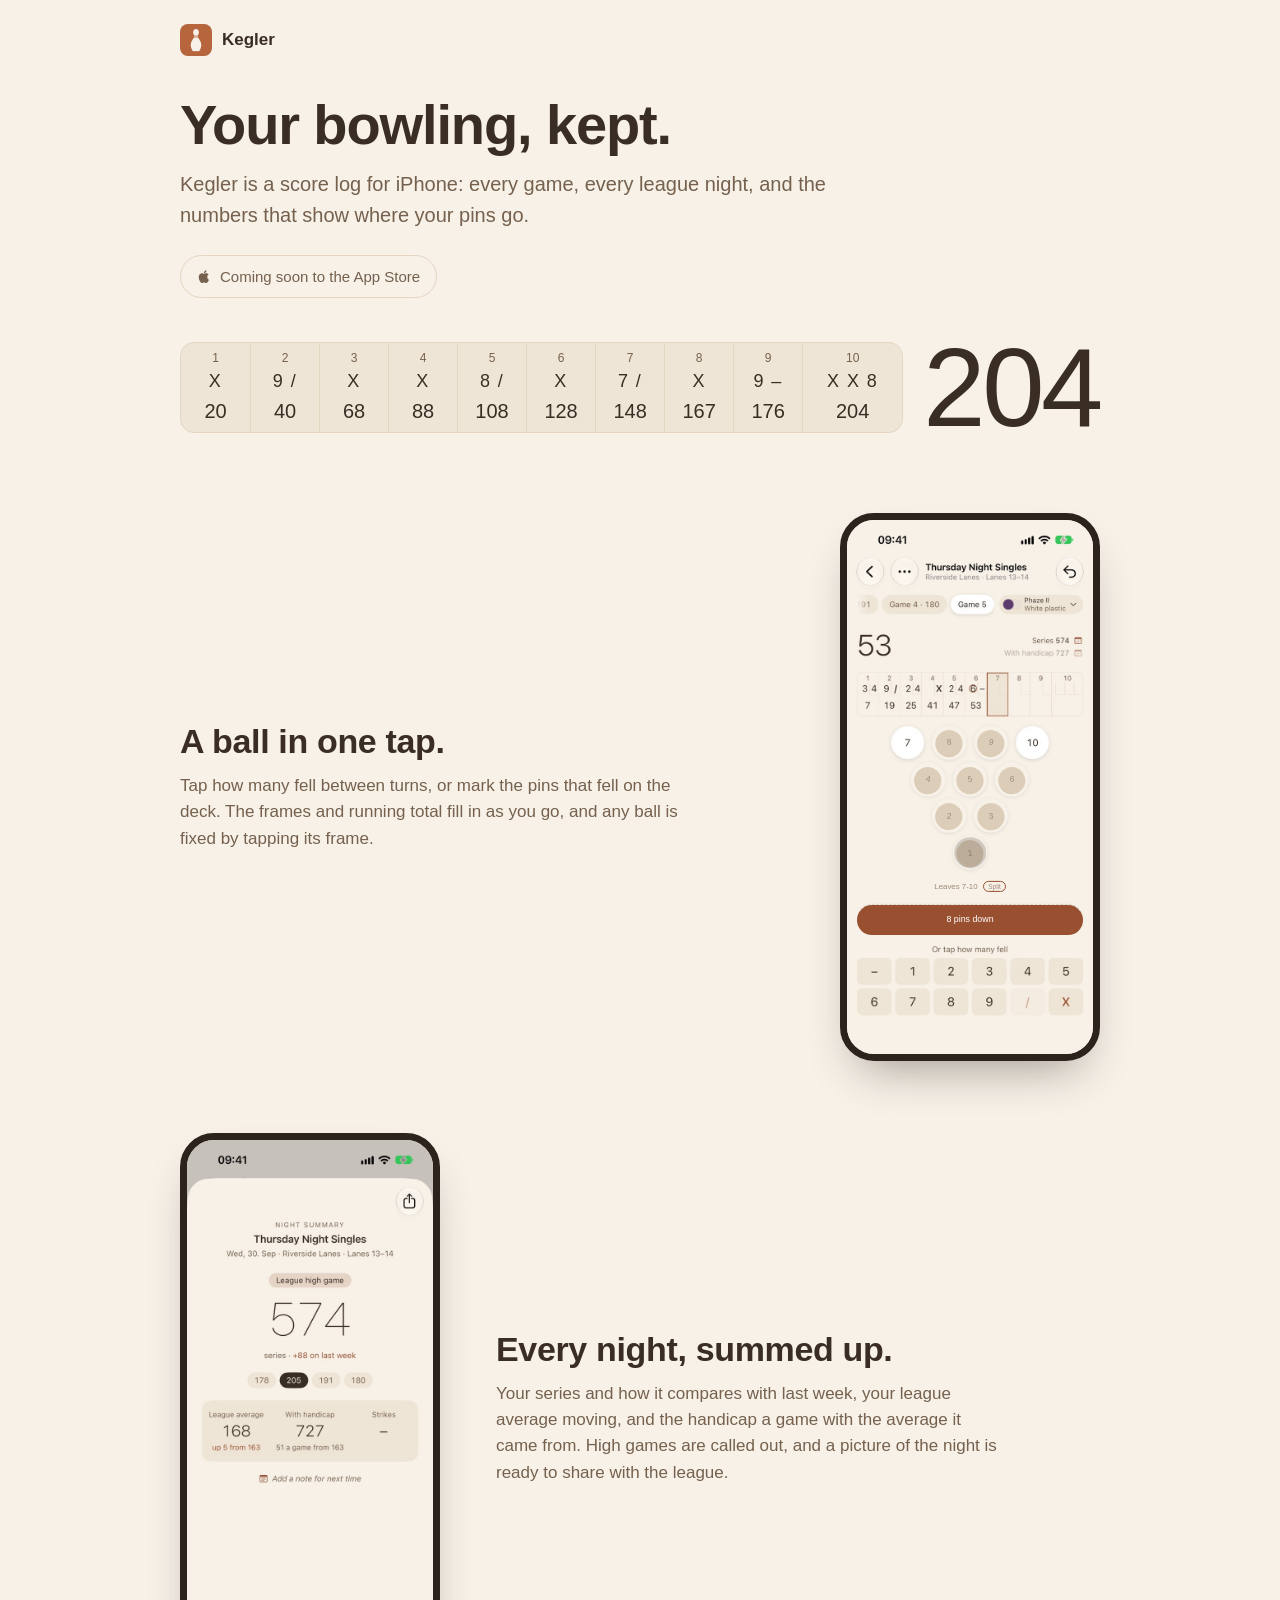
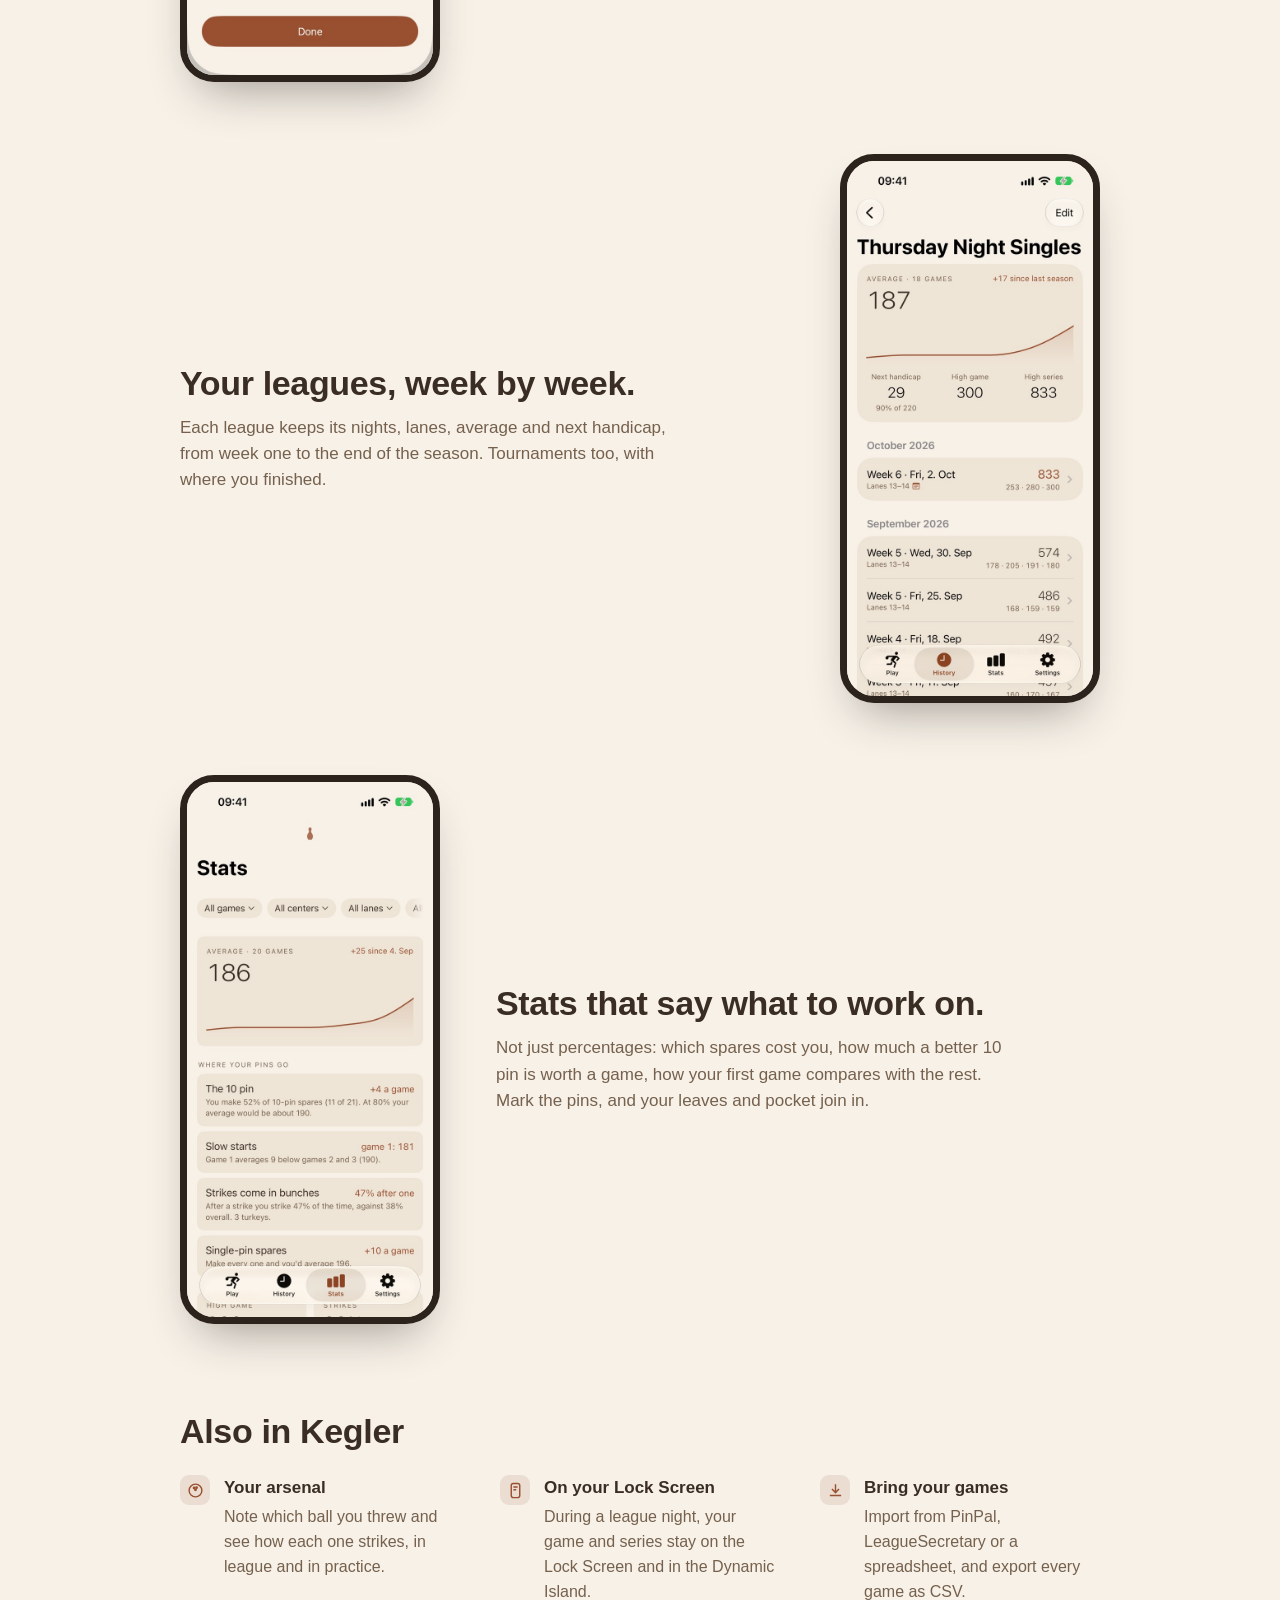
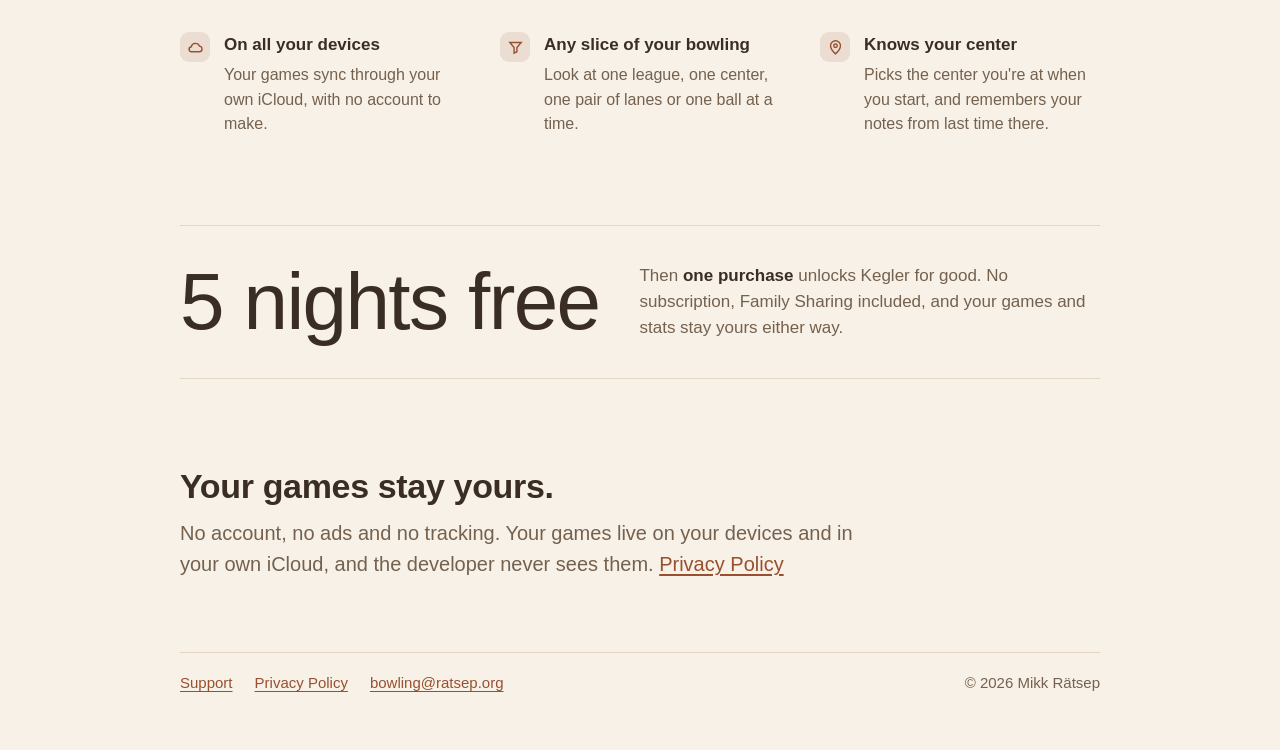
==== index.html @ 0dbc1641 "show a finger sweeping the pins that fell on the entry screen" ====
<!doctype html>
<html lang="en">
<head>
<meta charset="utf-8">
<meta name="viewport" content="width=device-width, initial-scale=1">
<title>Kegler: Bowling Score Log</title>
<meta name="description" content="Kegler keeps your bowling games, league nights and stats on your iPhone. Five nights free, then one purchase. No subscription.">
<meta name="color-scheme" content="light dark">
<link rel="icon" href="favicon.png">
<link rel="apple-touch-icon" href="icon.png">
<link rel="stylesheet" href="style.css">
<script>document.documentElement.classList.add('js');</script>
</head>
<body>
<main>
  <a class="bar" href="./"><img src="icon.png" alt="">Kegler</a>

  <header>
    <h1>Your bowling, kept.</h1>
    <p class="lead">Kegler is a score log for iPhone: every game, every league night, and the numbers that show where your pins go.</p>
    <span class="store">
      <svg width="15" height="15" viewBox="0 0 24 24" fill="currentColor" aria-hidden="true"><path d="M16.4 12.6c0-2.4 2-3.6 2.1-3.7-1.2-1.7-3-1.9-3.6-2-1.5-.2-3 .9-3.8.9s-2-.9-3.3-.9C6.1 7 4.5 8 3.6 9.6c-1.8 3.1-.5 7.7 1.3 10.2.9 1.2 1.9 2.6 3.2 2.6s1.8-.8 3.3-.8 2 .8 3.3.8 2.2-1.3 3-2.5c1-1.4 1.4-2.8 1.4-2.9 0 0-2.7-1-2.7-4.4zM14 5.3c.7-.9 1.2-2 1-3.3-1 .1-2.3.7-3 1.6-.7.8-1.2 2-1.1 3.2 1.2.1 2.4-.6 3.1-1.5z"/></svg>
      Coming soon to the App Store
    </span>
  </header>

  <div class="game" role="img" aria-label="A game of 204 on a score sheet: strike, spare, two strikes, spare, strike, spare, strike, nine, and strike, strike, eight in the tenth.">
    <div class="sheet" aria-hidden="true">
      <div class="frame" style="--i:0"><span class="n">1</span><span class="marks">X</span><span class="total">20</span></div>
      <div class="frame" style="--i:1"><span class="n">2</span><span class="marks">9 /</span><span class="total">40</span></div>
      <div class="frame" style="--i:2"><span class="n">3</span><span class="marks">X</span><span class="total">68</span></div>
      <div class="frame" style="--i:3"><span class="n">4</span><span class="marks">X</span><span class="total">88</span></div>
      <div class="frame" style="--i:4"><span class="n">5</span><span class="marks">8 /</span><span class="total">108</span></div>
      <div class="frame" style="--i:5"><span class="n">6</span><span class="marks">X</span><span class="total">128</span></div>
      <div class="frame" style="--i:6"><span class="n">7</span><span class="marks">7 /</span><span class="total">148</span></div>
      <div class="frame" style="--i:7"><span class="n">8</span><span class="marks">X</span><span class="total">167</span></div>
      <div class="frame" style="--i:8"><span class="n">9</span><span class="marks">9 –</span><span class="total">176</span></div>
      <div class="frame" style="--i:9"><span class="n">10</span><span class="marks">X X 8</span><span class="total">204</span></div>
    </div>
    <div class="score" aria-hidden="true">204</div>
  </div>

  <div class="feature">
    <div class="copy">
      <h2>A ball in one tap.</h2>
      <p>Tap how many fell between turns, or mark the pins that fell on the deck. The frames and running total fill in as you go, and any ball is fixed by tapping its frame.</p>
    </div>
    <picture class="phone">
      <source srcset="images/entry-dark.jpg" media="(prefers-color-scheme: dark)">
      <img src="images/entry-light.jpg" width="598" height="1300" alt="Entering a ball on the pin deck during a league game">
      <span class="swipe" aria-hidden="true">
        <span class="down" data-pin="1" style="--x:50%;--y:62.24%;--tilt:-9deg"><b>1</b></span>
        <span class="down" data-pin="2" style="--x:41.54%;--y:55.34%;--tilt:7deg"><b>2</b></span>
        <span class="down" data-pin="3" style="--x:58.46%;--y:55.34%;--tilt:-6deg"><b>3</b></span>
        <span class="down" data-pin="4" style="--x:33.08%;--y:48.55%;--tilt:10deg"><b>4</b></span>
        <span class="down" data-pin="5" style="--x:50%;--y:48.55%;--tilt:-11deg"><b>5</b></span>
        <span class="down" data-pin="6" style="--x:67%;--y:48.55%;--tilt:5deg"><b>6</b></span>
        <span class="down" data-pin="8" style="--x:41.54%;--y:41.65%;--tilt:-8deg"><b>8</b></span>
        <span class="down" data-pin="9" style="--x:58.46%;--y:41.65%;--tilt:9deg"><b>9</b></span>
        <span class="hint">Leaves 7-10 <i>Split</i></span>
        <span class="record">8 pins down</span>
        <span class="finger"></span>
      </span>
    </picture>
  </div>

  <div class="feature flip">
    <div class="copy">
      <h2>Every night, summed up.</h2>
      <p>Your series and how it compares with last week, your league average moving, and the handicap a game with the average it came from. High games are called out, and a picture of the night is ready to share with the league.</p>
    </div>
    <picture class="phone">
      <source srcset="images/summary-dark.jpg" media="(prefers-color-scheme: dark)">
      <img src="images/summary-light.jpg" width="598" height="1300" alt="A league night's summary with its series and handicap">
    </picture>
  </div>

  <div class="feature">
    <div class="copy">
      <h2>Your leagues, week by week.</h2>
      <p>Each league keeps its nights, lanes, average and next handicap, from week one to the end of the season. Tournaments too, with where you finished.</p>
    </div>
    <picture class="phone">
      <source srcset="images/league-dark.jpg" media="(prefers-color-scheme: dark)">
      <img src="images/league-light.jpg" width="598" height="1300" alt="A league's page with its average, next handicap and nights">
    </picture>
  </div>

  <div class="feature flip">
    <div class="copy">
      <h2>Stats that say what to work on.</h2>
      <p>Not just percentages: which spares cost you, how much a better 10 pin is worth a game, how your first game compares with the rest. Mark the pins, and your leaves and pocket join in.</p>
    </div>
    <picture class="phone">
      <source srcset="images/stats-dark.jpg" media="(prefers-color-scheme: dark)">
      <img src="images/stats-light.jpg" width="598" height="1300" alt="Stats with an average chart and what to work on">
    </picture>
  </div>

  <section class="block">
    <h2>Also in Kegler</h2>
    <div class="more">
      <div>
        <span class="icon"><svg viewBox="0 0 24 24" fill="none" stroke="currentColor" stroke-width="2" aria-hidden="true"><circle cx="12" cy="12" r="9"/><circle cx="10" cy="8.5" r="1" fill="currentColor"/><circle cx="13.5" cy="8" r="1" fill="currentColor"/><circle cx="12" cy="11" r="1" fill="currentColor"/></svg></span>
        <div><h3>Your arsenal</h3><p>Note which ball you threw and see how each one strikes, in league and in practice.</p></div>
      </div>
      <div>
        <span class="icon"><svg viewBox="0 0 24 24" fill="none" stroke="currentColor" stroke-width="2" aria-hidden="true"><rect x="6" y="2" width="12" height="20" rx="3"/><path d="M9 7h6M9 11h4"/></svg></span>
        <div><h3>On your Lock Screen</h3><p>During a league night, your game and series stay on the Lock Screen and in the Dynamic Island.</p></div>
      </div>
      <div>
        <span class="icon"><svg viewBox="0 0 24 24" fill="none" stroke="currentColor" stroke-width="2" aria-hidden="true"><path d="M12 3v12M7 10l5 5 5-5M4 19h16"/></svg></span>
        <div><h3>Bring your games</h3><p>Import from PinPal, LeagueSecretary or a spreadsheet, and export every game as CSV.</p></div>
      </div>
      <div>
        <span class="icon"><svg viewBox="0 0 24 24" fill="none" stroke="currentColor" stroke-width="2" aria-hidden="true"><path d="M7 18h10a4 4 0 0 0 .5-8 6 6 0 0 0-11.5 1A3.5 3.5 0 0 0 7 18z"/></svg></span>
        <div><h3>On all your devices</h3><p>Your games sync through your own iCloud, with no account to make.</p></div>
      </div>
      <div>
        <span class="icon"><svg viewBox="0 0 24 24" fill="none" stroke="currentColor" stroke-width="2" aria-hidden="true"><path d="M4 5h16l-6 7v6l-4 2v-8z"/></svg></span>
        <div><h3>Any slice of your bowling</h3><p>Look at one league, one center, one pair of lanes or one ball at a time.</p></div>
      </div>
      <div>
        <span class="icon"><svg viewBox="0 0 24 24" fill="none" stroke="currentColor" stroke-width="2" aria-hidden="true"><path d="M12 21s-7-6.2-7-11.5a7 7 0 0 1 14 0C19 14.8 12 21 12 21z"/><circle cx="12" cy="9.5" r="2.5"/></svg></span>
        <div><h3>Knows your center</h3><p>Picks the center you're at when you start, and remembers your notes from last time there.</p></div>
      </div>
    </div>
  </section>

  <section class="block">
    <div class="price">
      <div class="figure">5 nights free</div>
      <p>Then <strong>one purchase</strong> unlocks Kegler for good. No subscription, Family Sharing included, and your games and stats stay yours either way.</p>
    </div>
  </section>

  <section class="block">
    <h2>Your games stay yours.</h2>
    <p class="lead">No account, no ads and no tracking. Your games live on your devices and in your own iCloud, and the developer never sees them. <a href="privacy/">Privacy Policy</a></p>
  </section>

  <footer>
    <a href="support/">Support</a>
    <a href="privacy/">Privacy Policy</a>
    <a href="mailto:bowling@ratsep.org">bowling@ratsep.org</a>
    <span class="muted">© 2026 Mikk Rätsep</span>
  </footer>
</main>
<script>
  // The big score follows the sheet: each frame's running total, counted up as the frame fills in.
  (() => {
    const score = document.querySelector('.score');

    if (!score || matchMedia('(prefers-reduced-motion: reduce)').matches) return;

    const totals = [...document.querySelectorAll('.frame .total')].map(total => Number(total.textContent));
    let shown = 0;

    const countTo = target => {
      const from = shown;
      const start = performance.now();
      const step = now => {
        const progress = Math.min((now - start) / 140, 1);

        shown = Math.round(from + (target - from) * progress);
        score.textContent = shown;

        if (progress < 1) requestAnimationFrame(step);
      };

      requestAnimationFrame(step);
    };

    score.textContent = '0';
    totals.forEach((total, index) => setTimeout(() => countTo(total), (index * 0.16 + 0.42) * 1000));
  })();

  // The entry screen's sweep: a finger crosses the pins that fell, then the leave and the count show.
  // It repeats only while the screen is in view.
  (() => {
    const swipe = document.querySelector('.swipe');

    if (!swipe || matchMedia('(prefers-reduced-motion: reduce)').matches) return;

    const finger = swipe.querySelector('.finger');
    const pins = order => swipe.querySelector(`.down[data-pin="${order}"]`);
    const path = [1, 2, 4, 5, 3, 6, 9, 8];
    const wait = ms => new Promise(resolve => setTimeout(resolve, ms));
    let playing = false;

    const moveTo = pin => {
      finger.style.setProperty('--x', pin.style.getPropertyValue('--x'));
      finger.style.setProperty('--y', pin.style.getPropertyValue('--y'));
    };

    const play = async () => {
      while (playing) {
        moveTo(pins(path[0]));
        await wait(300);
        finger.classList.add('on');
        await wait(250);

        for (const number of path) {
          const pin = pins(number);

          moveTo(pin);
          await wait(160);
          pin.classList.add('on');
        }

        await wait(150);
        finger.classList.remove('on');
        await wait(200);
        swipe.querySelector('.hint').classList.add('on');
        swipe.querySelector('.record').classList.add('on');
        await wait(1800);
        swipe.querySelectorAll('.on').forEach(element => element.classList.remove('on'));
        await wait(1200);
      }
    };

    new IntersectionObserver(([entry]) => {
      const wasPlaying = playing;

      playing = entry.isIntersecting;

      if (playing && !wasPlaying) play();
    }, { threshold: 0.5 }).observe(swipe);
  })();

  // Features and the smaller list come in once, as they scroll into view.
  (() => {
    document.querySelectorAll('.more .icon').forEach((icon, index) => icon.style.setProperty('--i', index));

    const seen = new IntersectionObserver(entries => {
      for (const entry of entries) {
        if (!entry.isIntersecting) continue;

        entry.target.classList.add('in');
        seen.unobserve(entry.target);
      }
    }, { threshold: 0.3 });

    document.querySelectorAll('.feature, .more').forEach(element => seen.observe(element));
  })();
</script>
</body>
</html>
---- style.css ----
/* Kegler's site, in the app's own oak: warm paper by day, dark wood at night, clay for what matters. */
:root {
  --canvas: #F7F1E8;
  --surface: #EFE5D7;
  --line: #E4D6C1;
  --ink: #3A2E24;
  --muted: #75614D;
  --accent: #985030;
  --accent-wash: rgba(152, 80, 48, 0.12);
  --active: #FBF7F0;
  --bezel: #2B231C;
}

@media (prefers-color-scheme: dark) {
  :root {
    --canvas: #1E1914;
    --surface: #2A231C;
    --line: #3A3027;
    --ink: #F1E8DB;
    --muted: #A8957F;
    --accent: #D07A52;
    --accent-wash: rgba(208, 122, 82, 0.16);
    --active: #342B22;
    --bezel: #0E0B09;
  }
}

* { box-sizing: border-box; }

html { -webkit-text-size-adjust: 100%; }

body {
  margin: 0;
  background: var(--canvas);
  color: var(--ink);
  font: 17px/1.55 -apple-system, BlinkMacSystemFont, "SF Pro Text", "Helvetica Neue", Arial, sans-serif;
  -webkit-font-smoothing: antialiased;
}

main {
  max-width: 960px;
  margin: 0 auto;
  padding: 24px 20px 56px;
}

.narrow { max-width: 720px; }
.narrow h2 { font-size: 24px; margin-top: 44px; }

a { color: var(--accent); text-underline-offset: 3px; }
a:focus-visible, summary:focus-visible { outline: 2px solid var(--accent); outline-offset: 3px; border-radius: 6px; }

/* The top bar: the icon and the name, back to the home page. */
.bar {
  display: inline-flex;
  align-items: center;
  gap: 10px;
  text-decoration: none;
  color: var(--ink);
  font-weight: 600;
  margin-bottom: 40px;
}

.bar img { width: 32px; height: 32px; border-radius: 8px; }

h1 {
  font-size: clamp(36px, 6vw, 56px);
  line-height: 1.05;
  font-weight: 700;
  letter-spacing: -0.02em;
  margin: 0 0 14px;
}

h2 {
  font-size: clamp(26px, 3.6vw, 34px);
  line-height: 1.15;
  font-weight: 650;
  letter-spacing: -0.01em;
  margin: 0 0 12px;
}

h3 { font-size: 17px; margin: 0 0 4px; }

.lead { font-size: 20px; color: var(--muted); max-width: 34em; margin: 0 0 24px; }
.meta { color: var(--muted); font-size: 15px; margin: 0 0 6px; }

.store {
  display: inline-flex;
  align-items: center;
  gap: 8px;
  border: 1px solid var(--line);
  border-radius: 999px;
  padding: 9px 16px;
  color: var(--muted);
  font-size: 15px;
}

/* The score sheet in the hero: a game's ten frames filling in, the total large beside them. */
.game {
  display: flex;
  align-items: flex-end;
  gap: 20px;
  margin: 44px 0 8px;
}

.sheet {
  flex: 1;
  display: grid;
  grid-template-columns: repeat(9, 1fr) 1.45fr;
  border: 1px solid var(--line);
  border-radius: 14px;
  overflow: hidden;
  background: var(--surface);
  font-variant-numeric: tabular-nums;
}

.frame {
  border-left: 1px solid var(--line);
  text-align: center;
  padding: 6px 2px 8px;
  min-width: 0;
}

.frame:first-child { border-left: 0; }
.frame .n { display: block; font-size: 12px; color: var(--muted); }
.frame .marks { display: block; font-size: 18px; height: 28px; letter-spacing: 0.08em; }
.frame .total { display: block; font-size: 20px; font-weight: 300; height: 28px; }

.score {
  font-size: clamp(64px, 11vw, 112px);
  font-weight: 100;
  line-height: 0.8;
  letter-spacing: -0.03em;
  font-variant-numeric: tabular-nums;
  min-width: 2.1ch;
  text-align: right;
}

/* The one moment on load: each frame fills in after the one before. */
@media (prefers-reduced-motion: no-preference) {
  .frame .marks, .frame .total { opacity: 0; animation: fill 0.35s ease-out forwards; animation-delay: calc(var(--i) * 0.16s + 0.3s); }
  .frame .total { animation-delay: calc(var(--i) * 0.16s + 0.42s); }
  .frame { animation: mark 0.4s ease-out; animation-delay: calc(var(--i) * 0.16s + 0.3s); }
}

/* As a feature scrolls in, its phone is set upright like a pin on the deck and its words follow;
   the smaller features' icons drop into place one after another. Once each, and only with script. */
@media (prefers-reduced-motion: no-preference) {
  .js .feature .phone {
    opacity: 0;
    transform: translateY(48px) rotate(4deg);
    transform-origin: 50% 100%;
    transition: opacity 0.5s ease-out, transform 0.9s cubic-bezier(0.34, 1.4, 0.5, 1);
  }

  .js .feature.flip .phone { transform: translateY(48px) rotate(-4deg); }

  .js .feature .copy {
    opacity: 0;
    transform: translateY(12px);
    transition: opacity 0.6s ease-out 0.2s, transform 0.6s ease-out 0.2s;
  }

  .js .feature.in .phone, .js .feature.in .copy { opacity: 1; transform: none; }

  .js .more .icon { opacity: 0; transform: translateY(-10px) scale(0.6); }
  .js .more.in .icon { animation: drop 0.55s cubic-bezier(0.34, 1.6, 0.5, 1) forwards; animation-delay: calc(var(--i) * 90ms); }
}

@keyframes drop { to { opacity: 1; transform: none; } }

@keyframes fill { from { opacity: 0; transform: translateY(4px); } to { opacity: 1; transform: none; } }
@keyframes mark { 0%, 100% { background: transparent; } 40% { background: var(--active); } }

/* Feature rows: what Kegler does, beside the screen that does it. */
.feature {
  display: grid;
  grid-template-columns: 1fr 260px;
  gap: 56px;
  align-items: center;
  padding: 72px 0 0;
}

.feature.flip { grid-template-columns: 260px 1fr; }
.feature.flip .copy { order: 2; }
.feature .copy p { color: var(--muted); margin: 0; max-width: 30em; }

.phone img {
  display: block;
  width: 100%;
  height: auto;
  border-radius: 34px;
  border: 7px solid var(--bezel);
  box-shadow: 0 24px 48px -20px rgba(43, 35, 28, 0.45);
}

/* On the entry screen, a finger sweeps the pins that fell, the way the app is used: each pin it
   crosses goes down, the 7-10 is left, and the record button counts them. Placed in parts of the
   screenshot, so it fits at any size. */
.phone { position: relative; display: block; }

.swipe {
  --pin-hole: #F7F1E8;
  --pin-down: #DCCDB8;
  --pin-number: #9C8B78;
  --touch: rgba(58, 46, 36, 0.2);
  --record: #985030;
  position: absolute;
  inset: 7px;
  border-radius: 27px;
  overflow: hidden;
  pointer-events: none;
  container-type: size;
  display: none;
}

@media (prefers-color-scheme: dark) {
  .swipe {
    --pin-hole: #1E1914;
    --pin-down: #3A2F25;
    --pin-number: #8A7864;
    --touch: rgba(255, 248, 238, 0.28);
    --record: #B05C3C;
  }
}

@media (prefers-reduced-motion: no-preference) {
  .js .swipe { display: block; }
}

.swipe .down {
  position: absolute;
  left: var(--x);
  top: var(--y);
  width: 14cqw;
  aspect-ratio: 1;
  translate: -50% -50%;
  border-radius: 50%;
  background: var(--pin-hole);
  display: grid;
  place-items: center;
  opacity: 0;
  transition: opacity 0.12s;
}

.swipe .down::before {
  content: "";
  position: absolute;
  inset: 0;
  border-radius: 50%;
  background: var(--pin-down);
  transform: scale(0.8) rotate(var(--tilt)) translateY(3%);
}

.swipe .down b {
  position: relative;
  font-weight: 400;
  font-size: 3.4cqw;
  color: var(--pin-number);
  transform: rotate(var(--tilt));
}

.swipe .hint {
  position: absolute;
  left: 0;
  right: 0;
  top: 68.6%;
  translate: 0 -50%;
  text-align: center;
  font-size: 3.2cqw;
  color: var(--pin-number);
  opacity: 0;
  transition: opacity 0.2s;
}

.swipe .hint i {
  font-style: normal;
  font-size: 2.6cqw;
  border: 1px solid var(--record);
  border-radius: 999px;
  padding: 0.3cqw 1.6cqw;
  margin-left: 1.5cqw;
}

.swipe .record {
  position: absolute;
  left: 4cqw;
  right: 4cqw;
  top: 74.83%;
  height: 5.6cqh;
  translate: 0 -50%;
  border-radius: 999px;
  background: var(--record);
  color: #fff;
  font-size: 3.6cqw;
  display: grid;
  place-items: center;
  opacity: 0;
  transition: opacity 0.2s;
}

.swipe .finger {
  position: absolute;
  left: var(--x, 50%);
  top: var(--y, 62%);
  width: 10cqw;
  aspect-ratio: 1;
  translate: -50% -50%;
  border-radius: 50%;
  background: var(--touch);
  box-shadow: 0 0 0 1.4cqw var(--touch);
  opacity: 0;
  transition: left 0.16s linear, top 0.16s linear, opacity 0.2s;
}

.swipe .on { opacity: 1; }

/* Smaller things Kegler does, as a quiet list. */
.more {
  display: grid;
  grid-template-columns: repeat(auto-fit, minmax(260px, 1fr));
  gap: 28px 40px;
  margin-top: 24px;
}

.more > div { display: flex; gap: 14px; }
.more p { margin: 0; color: var(--muted); font-size: 16px; }

.icon {
  width: 30px;
  height: 30px;
  flex: none;
  border-radius: 9px;
  background: var(--accent-wash);
  color: var(--accent);
  display: inline-flex;
  align-items: center;
  justify-content: center;
}

.icon svg { width: 17px; height: 17px; }

section.block { padding-top: 88px; }

/* The price, said once and large. */
.price {
  display: grid;
  grid-template-columns: auto 1fr;
  gap: 8px 40px;
  align-items: center;
  border-top: 1px solid var(--line);
  border-bottom: 1px solid var(--line);
  padding: 36px 0;
}

.price .figure { font-size: clamp(48px, 8vw, 80px); font-weight: 100; line-height: 1; letter-spacing: -0.02em; }
.price p { margin: 0; color: var(--muted); max-width: 30em; }
.price strong { color: var(--ink); font-weight: 600; }

/* Cards, tiles and questions, used by the privacy and support pages. */
.tiles {
  display: grid;
  grid-template-columns: repeat(auto-fit, minmax(150px, 1fr));
  gap: 12px;
  margin: 8px 0 40px;
}

.tile { background: var(--surface); border-radius: 20px; padding: 16px; }
.tile strong { display: block; margin-top: 10px; font-size: 16px; }
.tile span { display: block; color: var(--muted); font-size: 14px; line-height: 1.4; margin-top: 2px; }

.card { background: var(--surface); border-radius: 20px; padding: 18px 20px; margin: 12px 0; }
.card h3 { display: flex; align-items: center; gap: 10px; margin-bottom: 8px; }
.card p { margin: 0; color: var(--muted); }
.card p + p { margin-top: 8px; }

.button {
  display: inline-block;
  background: var(--accent);
  color: #fff;
  text-decoration: none;
  font-weight: 600;
  border-radius: 999px;
  padding: 13px 26px;
  margin-top: 16px;
}

details { background: var(--surface); border-radius: 20px; margin: 10px 0; padding: 0 20px; }

summary {
  list-style: none;
  cursor: pointer;
  padding: 16px 0;
  font-weight: 600;
  display: flex;
  justify-content: space-between;
  gap: 12px;
}

summary::-webkit-details-marker { display: none; }
summary::after { content: "›"; color: var(--muted); transition: transform 0.2s; }
details[open] summary::after { transform: rotate(90deg); }
details p { margin: 0 0 16px; color: var(--muted); }

footer {
  margin-top: 72px;
  padding-top: 18px;
  border-top: 1px solid var(--line);
  display: flex;
  flex-wrap: wrap;
  gap: 8px 22px;
  font-size: 15px;
}

footer .muted { color: var(--muted); margin-left: auto; }

@media (max-width: 720px) {
  .feature, .feature.flip { grid-template-columns: 1fr; gap: 28px; padding-top: 64px; }
  .feature.flip .copy { order: 0; }
  .phone { width: min(260px, 72vw); margin: 0 auto; }
  .game { flex-direction: column-reverse; align-items: stretch; gap: 12px; }
  .score { text-align: left; }
  .price { grid-template-columns: 1fr; }
}

@media (max-width: 480px) {
  .frame .marks { font-size: 13px; letter-spacing: 0; }
  .frame .total { font-size: 14px; }
  .frame .n { font-size: 10px; }
  footer .muted { margin-left: 0; width: 100%; }
}
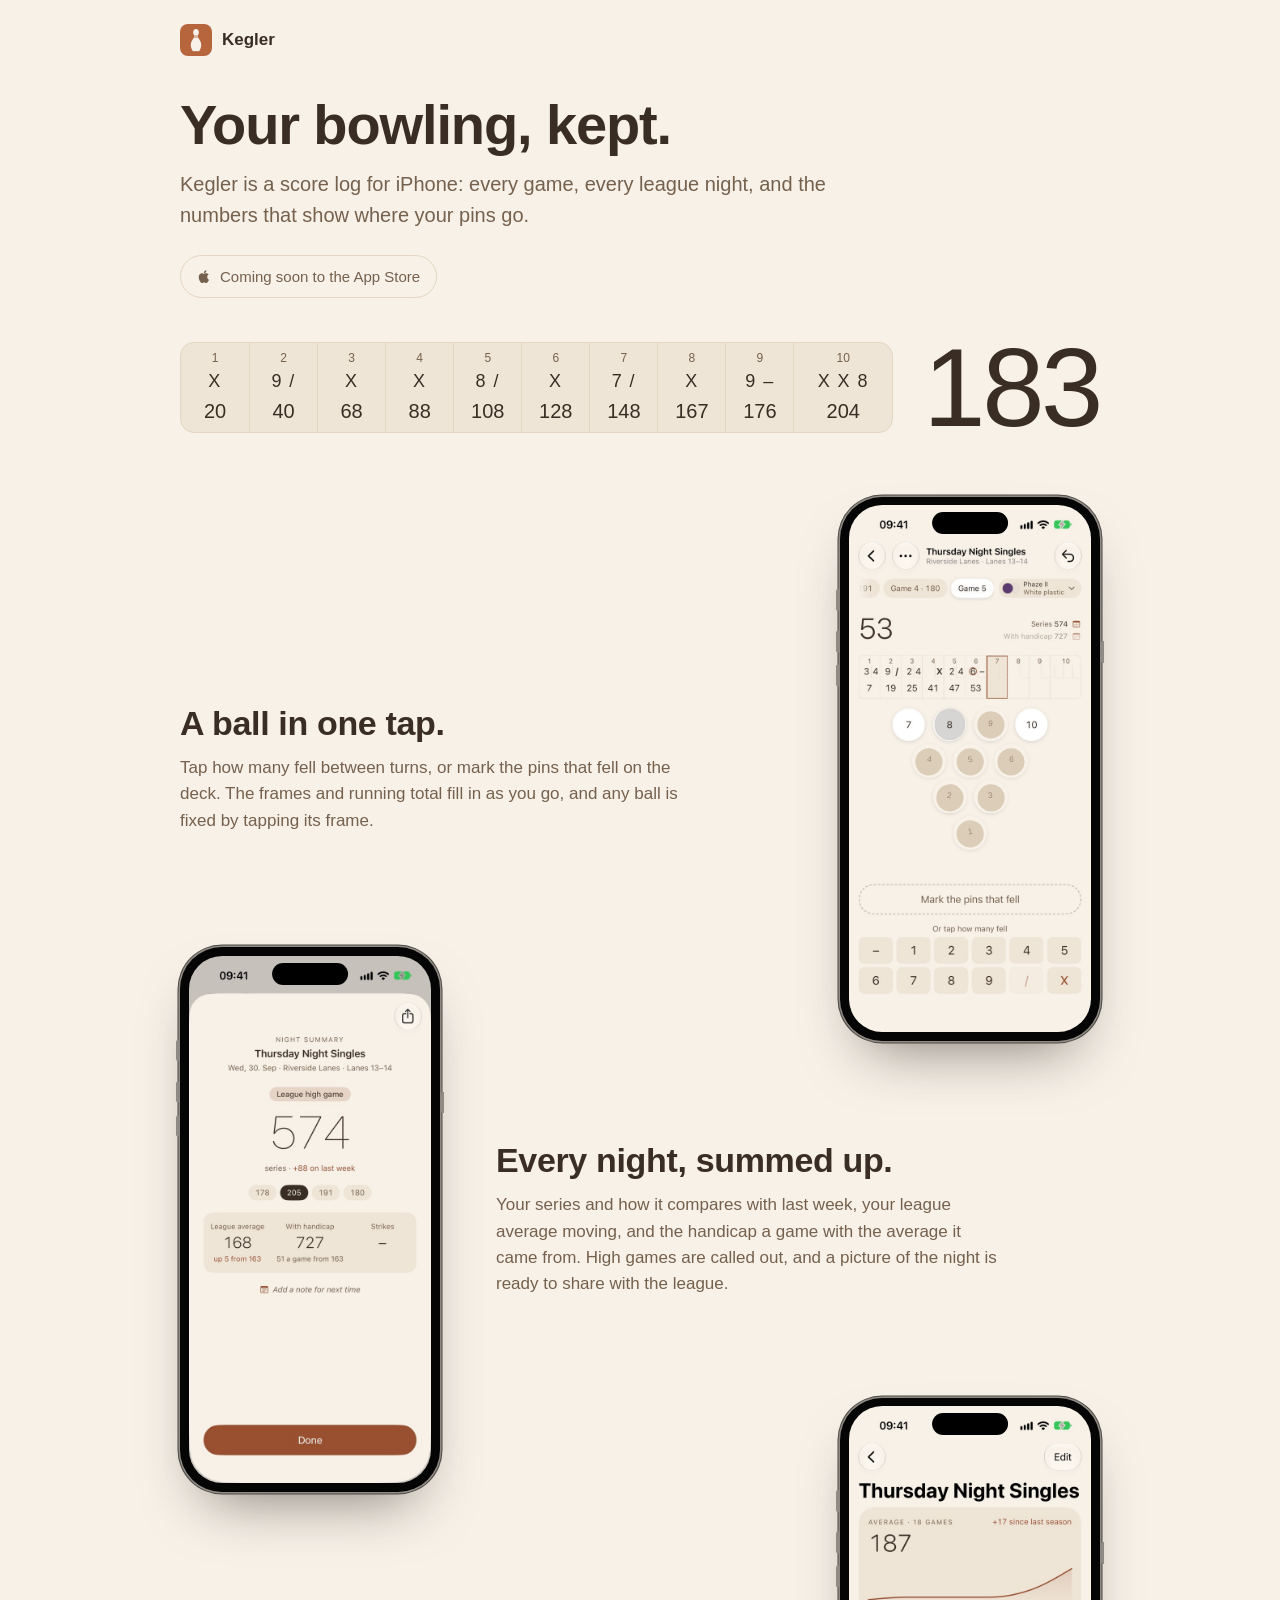
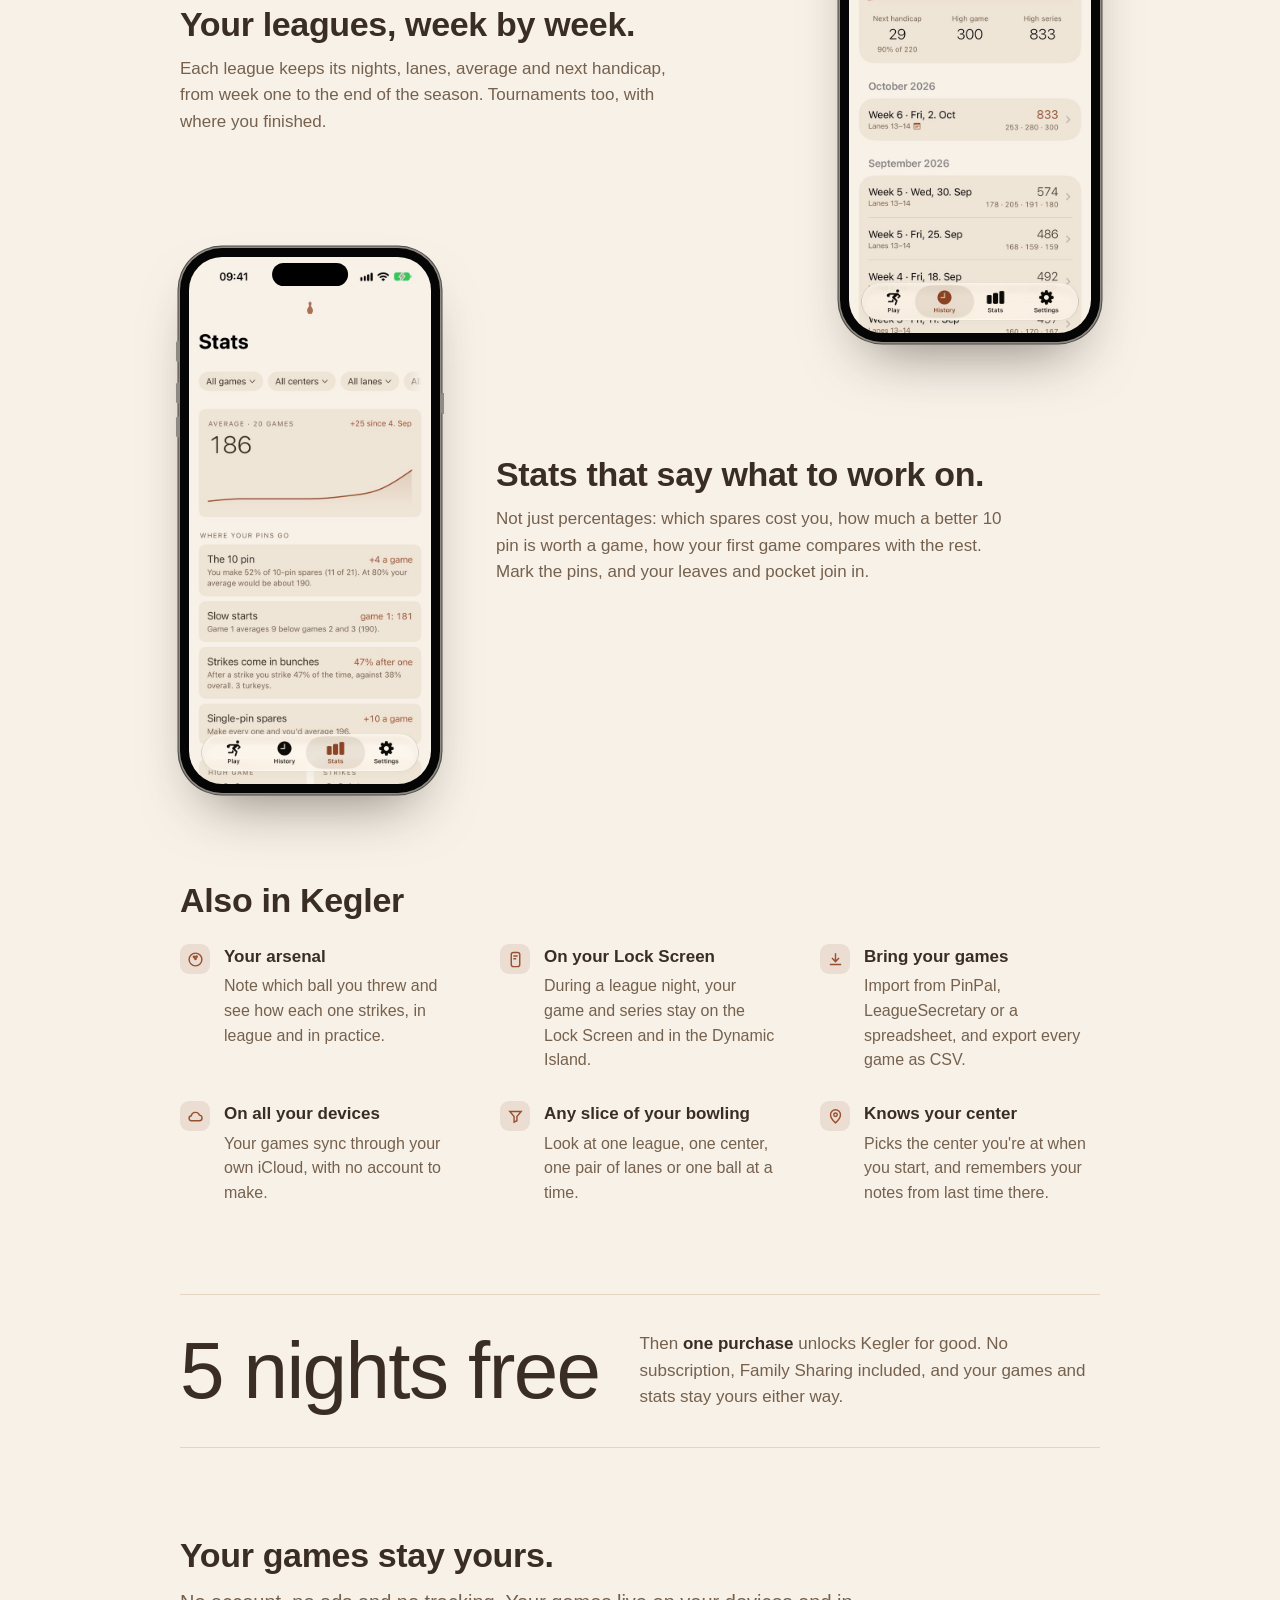
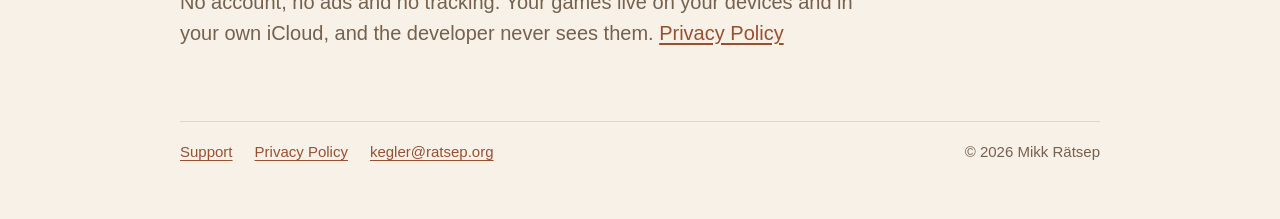
==== commit dee9aa89: "use kegler@ratsep.org for support" ====
--- a/index.html
+++ b/index.html
@@ -142,7 +142,7 @@
   <footer>
     <a href="support/">Support</a>
     <a href="privacy/">Privacy Policy</a>
-    <a href="mailto:bowling@ratsep.org">bowling@ratsep.org</a>
+    <a href="mailto:kegler@ratsep.org">kegler@ratsep.org</a>
     <span class="muted">© 2026 Mikk Rätsep</span>
   </footer>
 </main>
--- a/style.css
+++ b/style.css
@@ -47,7 +47,11 @@
 .narrow h2 { font-size: 24px; margin-top: 44px; }
 
 a { color: var(--accent); text-underline-offset: 3px; }
-a:focus-visible, summary:focus-visible { outline: 2px solid var(--accent); outline-offset: 3px; border-radius: 6px; }
+a:focus-visible { outline: 2px solid var(--accent); outline-offset: 3px; border-radius: 6px; }
+
+/* A question's whole card shows keyboard focus, in its own rounded shape. */
+summary:focus { outline: none; }
+details:has(summary:focus-visible) { outline: 2px solid var(--accent); outline-offset: 2px; }
 
 /* The top bar: the icon and the name, back to the home page. */
 .bar {
@@ -131,7 +135,9 @@
   line-height: 0.8;
   letter-spacing: -0.03em;
   font-variant-numeric: tabular-nums;
-  min-width: 2.1ch;
+  /* Three digits wide from the first 0, so the sheet beside it never moves as the score grows. */
+  width: 3ch;
+  flex: none;
   text-align: right;
 }
 
@@ -177,27 +183,79 @@
   grid-template-columns: 1fr 260px;
   gap: 56px;
   align-items: center;
-  padding: 72px 0 0;
+  padding: 56px 0 0;
+}
+
+/* The phones take turns on each side, so on a wide screen each row tucks up under the words of
+   the one before, like steps. */
+@media (min-width: 721px) {
+  .feature + .feature { margin-top: -150px; }
 }
 
 .feature.flip { grid-template-columns: 260px 1fr; }
 .feature.flip .copy { order: 2; }
 .feature .copy p { color: var(--muted); margin: 0; max-width: 30em; }
+
+/* The app's screens in an iPhone 16 Pro: a titanium edge, a thin black bezel, the screen's own
+   rounded corners, the Dynamic Island and the side buttons, all measured from the phone's width. */
+.phone {
+  --w: 260px;
+  --frame: calc(var(--w) * 0.034);
+  --screen: calc(var(--w) - 2 * var(--frame));
+  --corner: calc(var(--screen) * 0.137);
+  --titanium: #8F8A83;
+  position: relative;
+  display: block;
+  width: var(--w);
+  padding: var(--frame);
+  border-radius: calc(var(--corner) + var(--frame));
+  background: #050505;
+  box-shadow:
+    0 0 0 1.5px var(--titanium),
+    0 0 0 2.5px #4E4A45,
+    0 30px 60px -26px rgba(43, 35, 28, 0.6);
+}
 
 .phone img {
   display: block;
   width: 100%;
   height: auto;
-  border-radius: 34px;
-  border: 7px solid var(--bezel);
-  box-shadow: 0 24px 48px -20px rgba(43, 35, 28, 0.45);
+  border-radius: var(--corner);
+}
+
+/* The Dynamic Island, in the middle of the screenshot's status bar. */
+.phone::after {
+  content: "";
+  position: absolute;
+  left: 50%;
+  top: calc(var(--frame) + var(--screen) * 0.027);
+  width: calc(var(--screen) * 0.313);
+  height: calc(var(--screen) * 0.092);
+  translate: -50% 0;
+  border-radius: 999px;
+  background: #000;
+  z-index: 1;
+}
+
+/* The side buttons: the action button and volume on the left, the side button on the right. */
+.phone::before {
+  content: "";
+  position: absolute;
+  left: -4px;
+  top: 17%;
+  width: 3px;
+  height: 4%;
+  border-radius: 2px 0 0 2px;
+  background: var(--titanium);
+  box-shadow:
+    0 calc(var(--w) * 0.16) 0 0 var(--titanium),
+    0 calc(var(--w) * 0.29) 0 0 var(--titanium),
+    calc(var(--w) + 5px) calc(var(--w) * 0.2) 0 0 var(--titanium);
 }
 
 /* On the entry screen, a finger sweeps the pins that fell, the way the app is used: each pin it
    crosses goes down, the 7-10 is left, and the record button counts them. Placed in parts of the
    screenshot, so it fits at any size. */
-.phone { position: relative; display: block; }
-
 .swipe {
   --pin-hole: #F7F1E8;
   --pin-down: #DCCDB8;
@@ -205,8 +263,8 @@
   --touch: rgba(58, 46, 36, 0.2);
   --record: #985030;
   position: absolute;
-  inset: 7px;
-  border-radius: 27px;
+  inset: var(--frame);
+  border-radius: var(--corner);
   overflow: hidden;
   pointer-events: none;
   container-type: size;
@@ -366,7 +424,7 @@
 
 .tile { background: var(--surface); border-radius: 20px; padding: 16px; }
 .tile strong { display: block; margin-top: 10px; font-size: 16px; }
-.tile span { display: block; color: var(--muted); font-size: 14px; line-height: 1.4; margin-top: 2px; }
+.tile span:not(.icon) { display: block; color: var(--muted); font-size: 14px; line-height: 1.4; margin-top: 2px; }
 
 .card { background: var(--surface); border-radius: 20px; padding: 18px 20px; margin: 12px 0; }
 .card h3 { display: flex; align-items: center; gap: 10px; margin-bottom: 8px; }
@@ -399,7 +457,9 @@
 summary::-webkit-details-marker { display: none; }
 summary::after { content: "›"; color: var(--muted); transition: transform 0.2s; }
 details[open] summary::after { transform: rotate(90deg); }
-details p { margin: 0 0 16px; color: var(--muted); }
+details[open] summary { padding-bottom: 8px; }
+/* Padding, not margin: a margin on the last line would slip out under the card. */
+details p { margin: 0; padding-bottom: 16px; color: var(--muted); }
 
 footer {
   margin-top: 72px;
@@ -414,9 +474,9 @@
 footer .muted { color: var(--muted); margin-left: auto; }
 
 @media (max-width: 720px) {
-  .feature, .feature.flip { grid-template-columns: 1fr; gap: 28px; padding-top: 64px; }
+  .feature, .feature.flip { grid-template-columns: 1fr; gap: 24px; padding-top: 48px; }
   .feature.flip .copy { order: 0; }
-  .phone { width: min(260px, 72vw); margin: 0 auto; }
+  .phone { --w: min(260px, 72vw); margin: 0 auto; }
   .game { flex-direction: column-reverse; align-items: stretch; gap: 12px; }
   .score { text-align: left; }
   .price { grid-template-columns: 1fr; }
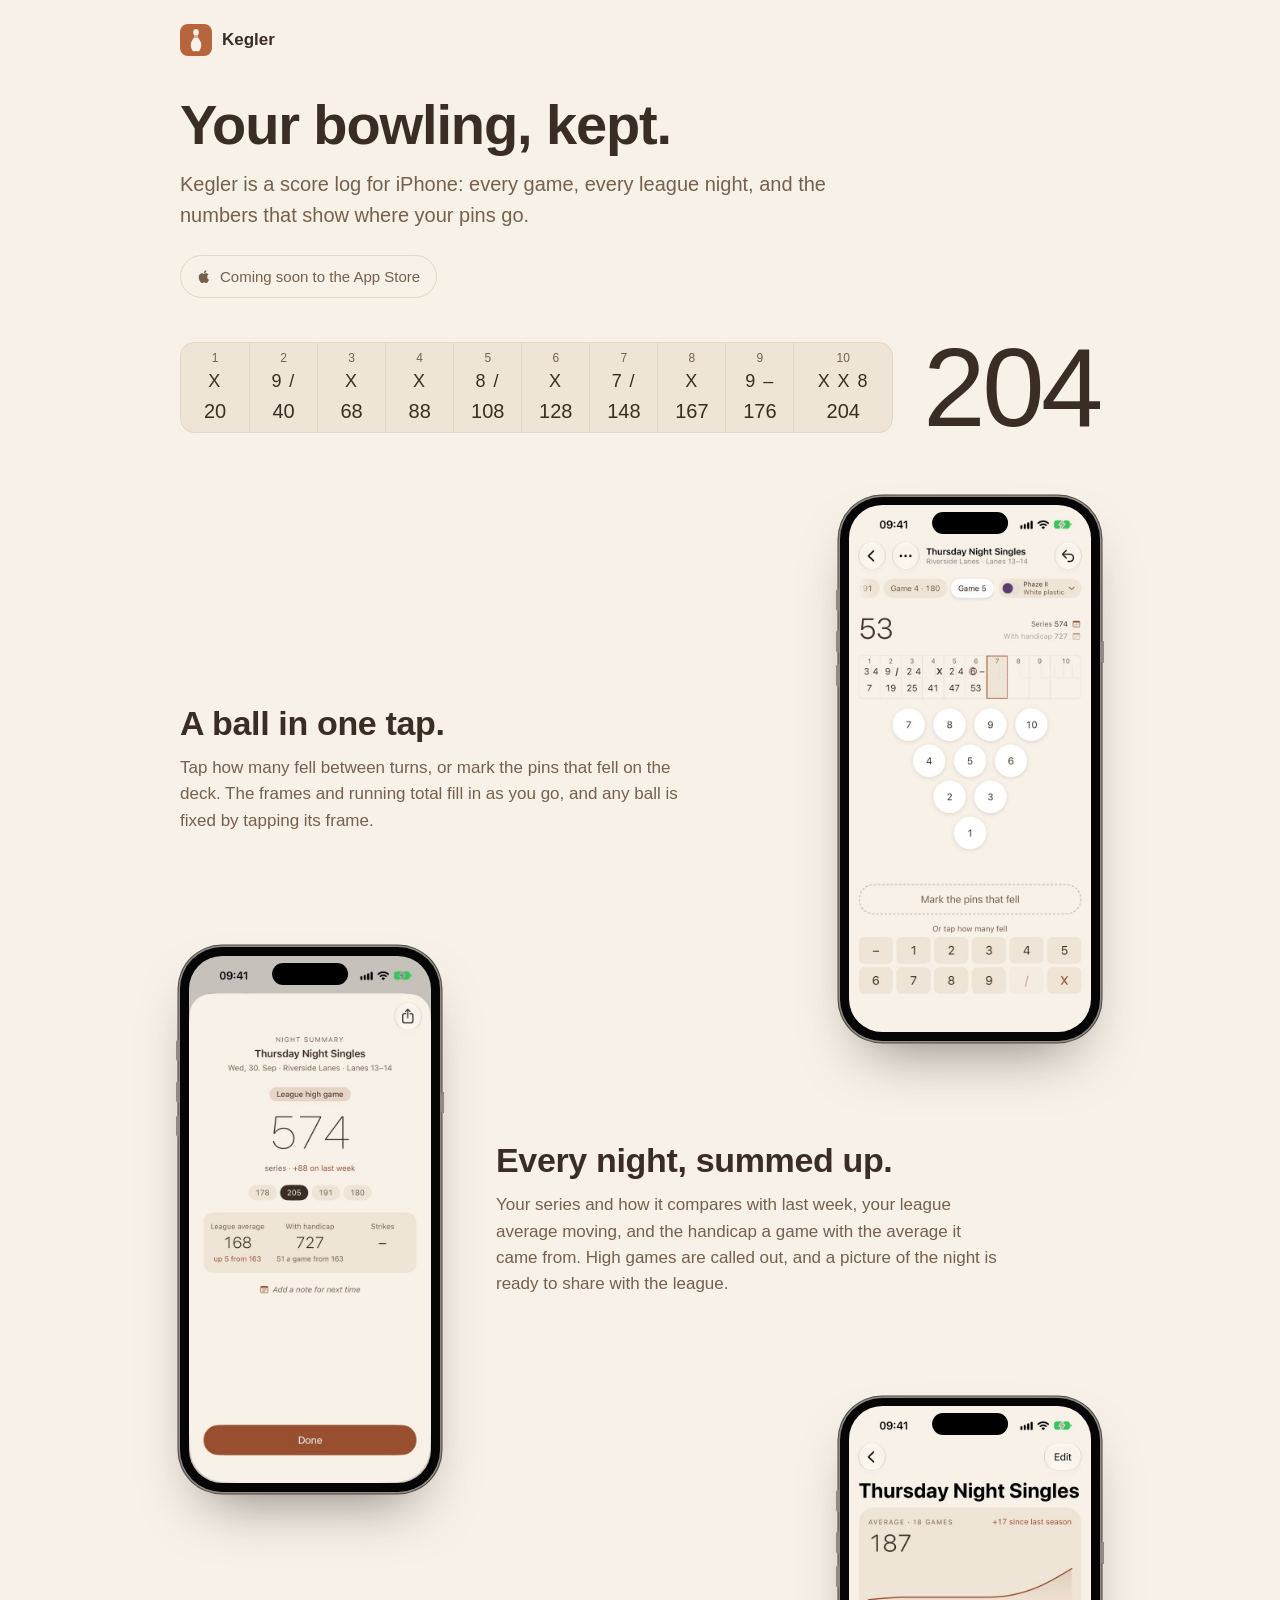
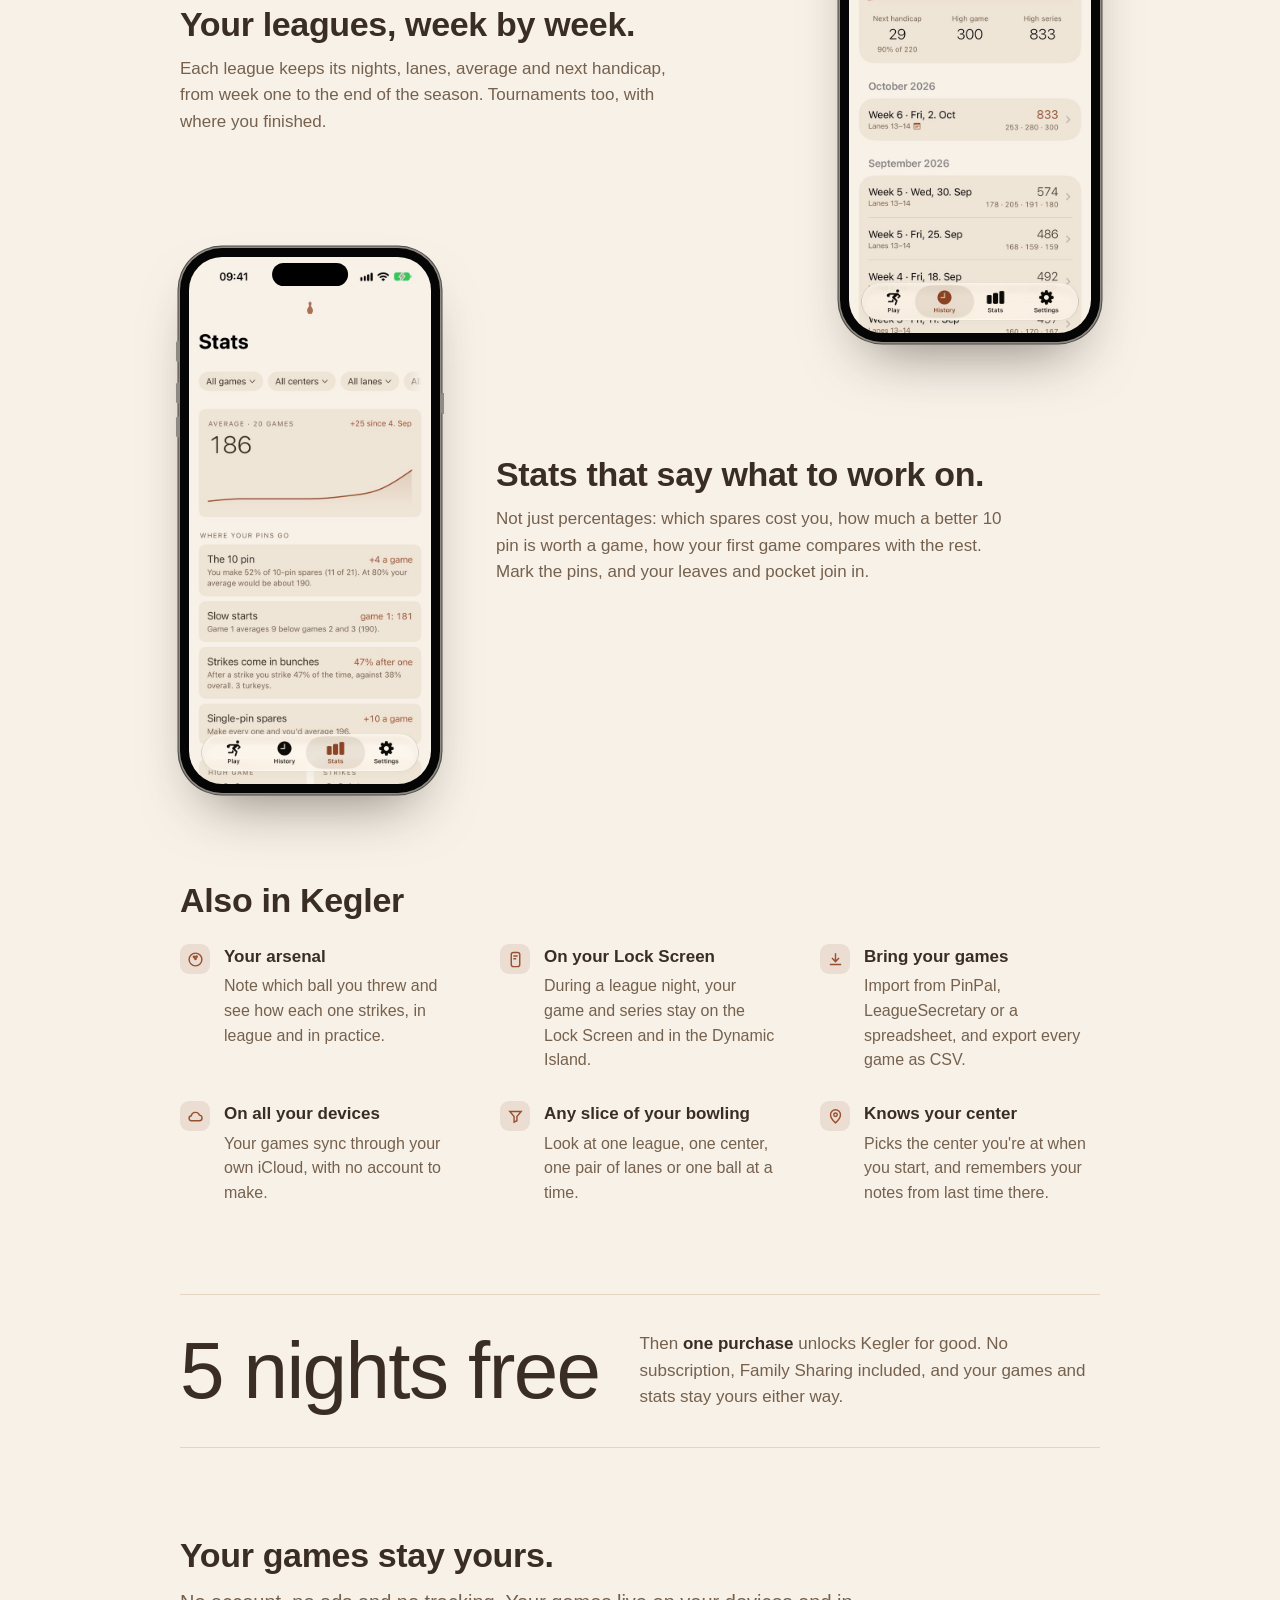
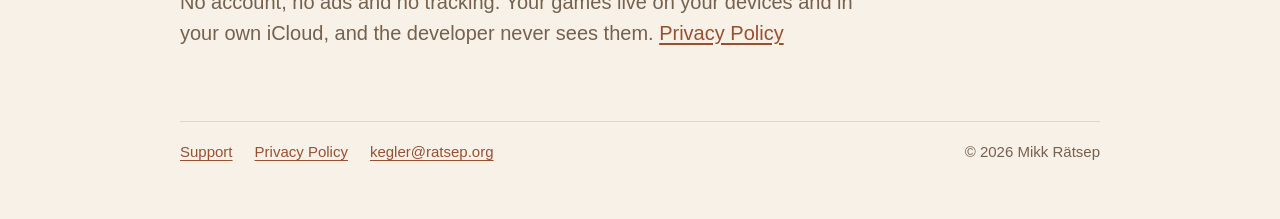
==== commit c89c8e2a: "move the sweep's finger by transform so safari leaves no trails" ====
--- a/index.html
+++ b/index.html
@@ -188,12 +188,19 @@
     const wait = ms => new Promise(resolve => setTimeout(resolve, ms));
     let playing = false;
 
+    // In pixels of the layer's own size, which the phone turning upright doesn't change.
     const moveTo = pin => {
-      finger.style.setProperty('--x', pin.style.getPropertyValue('--x'));
-      finger.style.setProperty('--y', pin.style.getPropertyValue('--y'));
+      const x = parseFloat(pin.style.getPropertyValue('--x')) / 100 * swipe.offsetWidth;
+      const y = parseFloat(pin.style.getPropertyValue('--y')) / 100 * swipe.offsetHeight;
+
+      finger.style.setProperty('--px', `${x}px`);
+      finger.style.setProperty('--py', `${y}px`);
     };
 
     const play = async () => {
+      // The sweep waits for the phone to be set upright, so the two never move at once.
+      await wait(1100);
+
       while (playing) {
         moveTo(pins(path[0]));
         await wait(300);
@@ -219,12 +226,17 @@
       }
     };
 
-    new IntersectionObserver(([entry]) => {
-      const wasPlaying = playing;
-
+    // One loop at a time: scrolling away and back while a loop still waits doesn't start a second.
+    let looping = false;
+
+    new IntersectionObserver(async ([entry]) => {
       playing = entry.isIntersecting;
 
-      if (playing && !wasPlaying) play();
+      if (!playing || looping) return;
+
+      looping = true;
+      await play();
+      looping = false;
     }, { threshold: 0.5 }).observe(swipe);
   })();
 
--- a/style.css
+++ b/style.css
@@ -261,6 +261,7 @@
   --pin-down: #DCCDB8;
   --pin-number: #9C8B78;
   --touch: rgba(58, 46, 36, 0.2);
+  --touch-ring: rgba(58, 46, 36, 0.1);
   --record: #985030;
   position: absolute;
   inset: var(--frame);
@@ -269,6 +270,8 @@
   pointer-events: none;
   container-type: size;
   display: none;
+  /* Its own layer, so its changes are drawn apart from the screenshot under it. */
+  transform: translateZ(0);
 }
 
 @media (prefers-color-scheme: dark) {
@@ -277,6 +280,7 @@
     --pin-down: #3A2F25;
     --pin-number: #8A7864;
     --touch: rgba(255, 248, 238, 0.28);
+    --touch-ring: rgba(255, 248, 238, 0.12);
     --record: #B05C3C;
   }
 }
@@ -356,18 +360,20 @@
   transition: opacity 0.2s;
 }
 
+/* Moved with a transform, not left and top, and ringed with a gradient, not a shadow: Safari
+   leaves trails of a shadowed element moved by layout inside a turning phone. */
 .swipe .finger {
   position: absolute;
-  left: var(--x, 50%);
-  top: var(--y, 62%);
-  width: 10cqw;
+  left: 0;
+  top: 0;
+  width: 13cqw;
   aspect-ratio: 1;
-  translate: -50% -50%;
   border-radius: 50%;
-  background: var(--touch);
-  box-shadow: 0 0 0 1.4cqw var(--touch);
+  background: radial-gradient(circle, var(--touch) 0 60%, var(--touch-ring) 61% 100%);
+  transform: translate(var(--px, 0px), var(--py, 0px)) translate(-50%, -50%);
   opacity: 0;
-  transition: left 0.16s linear, top 0.16s linear, opacity 0.2s;
+  will-change: transform, opacity;
+  transition: transform 0.16s linear, opacity 0.2s;
 }
 
 .swipe .on { opacity: 1; }
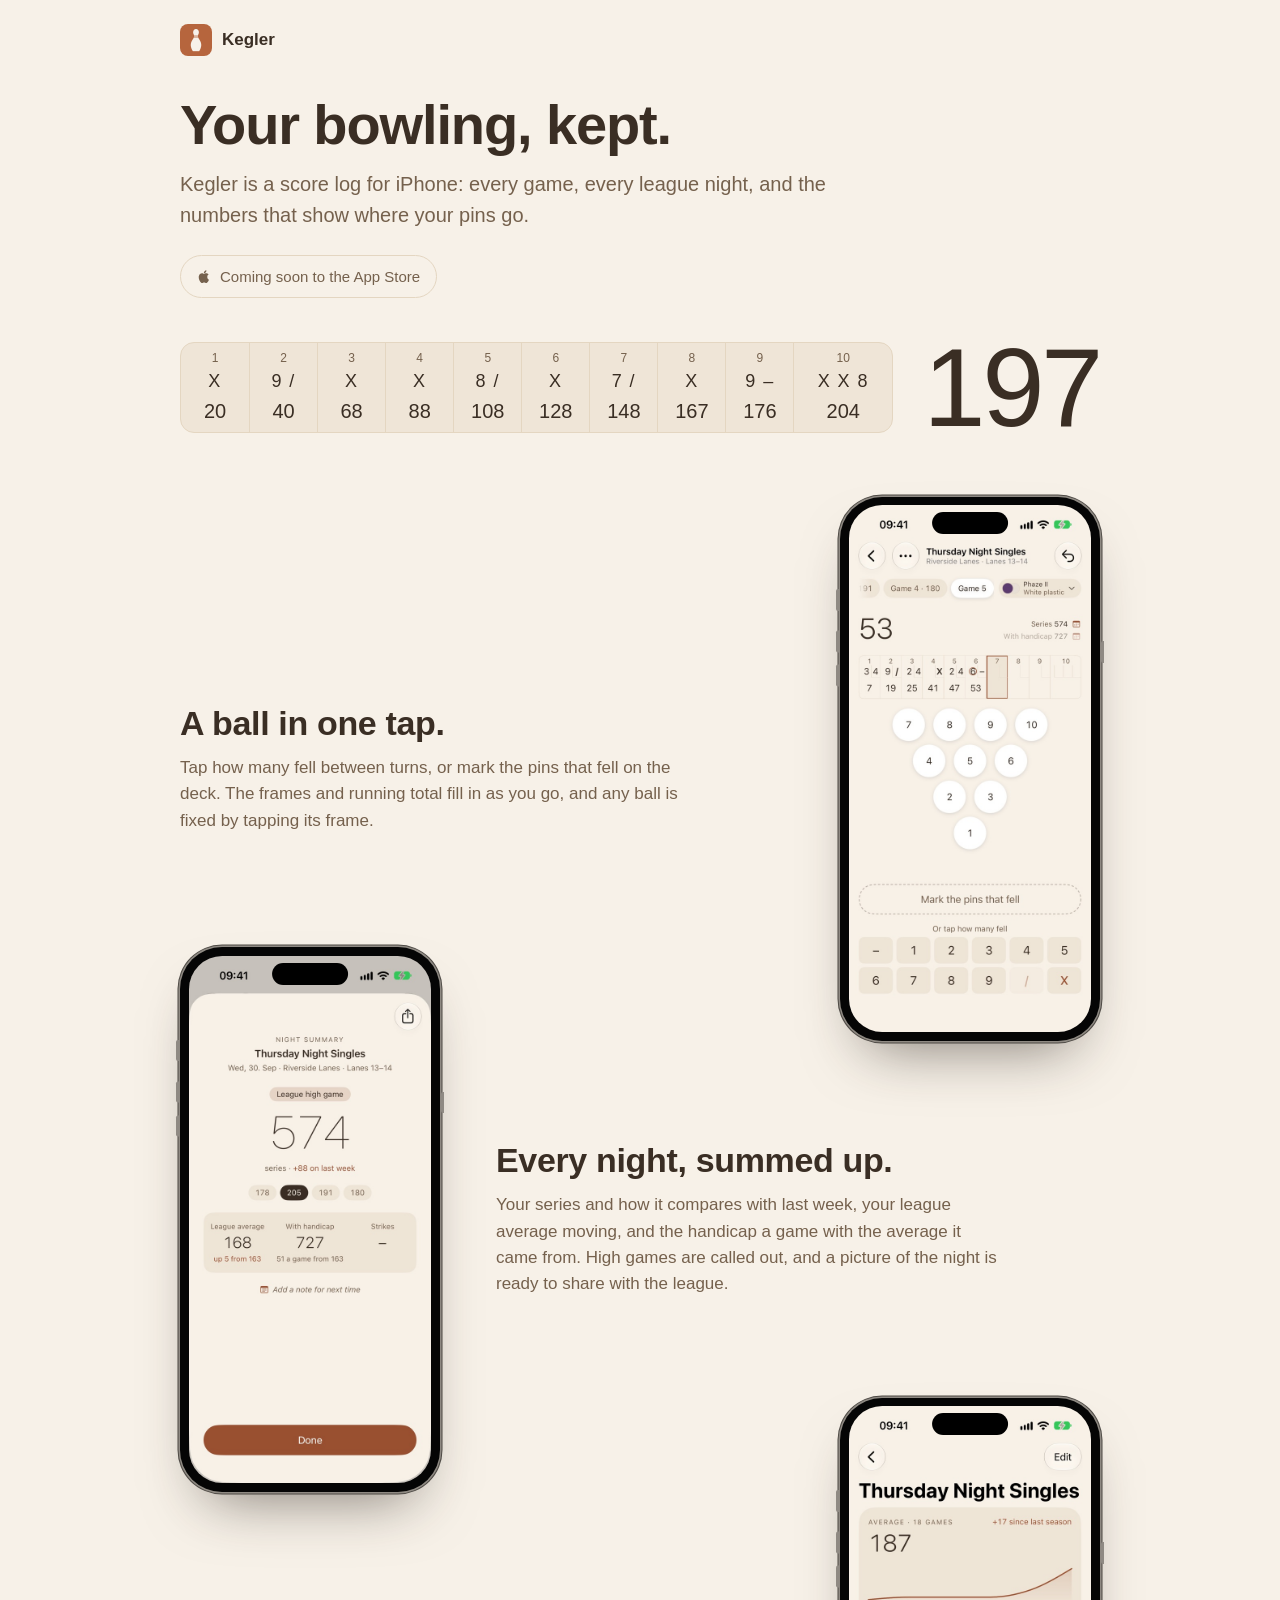
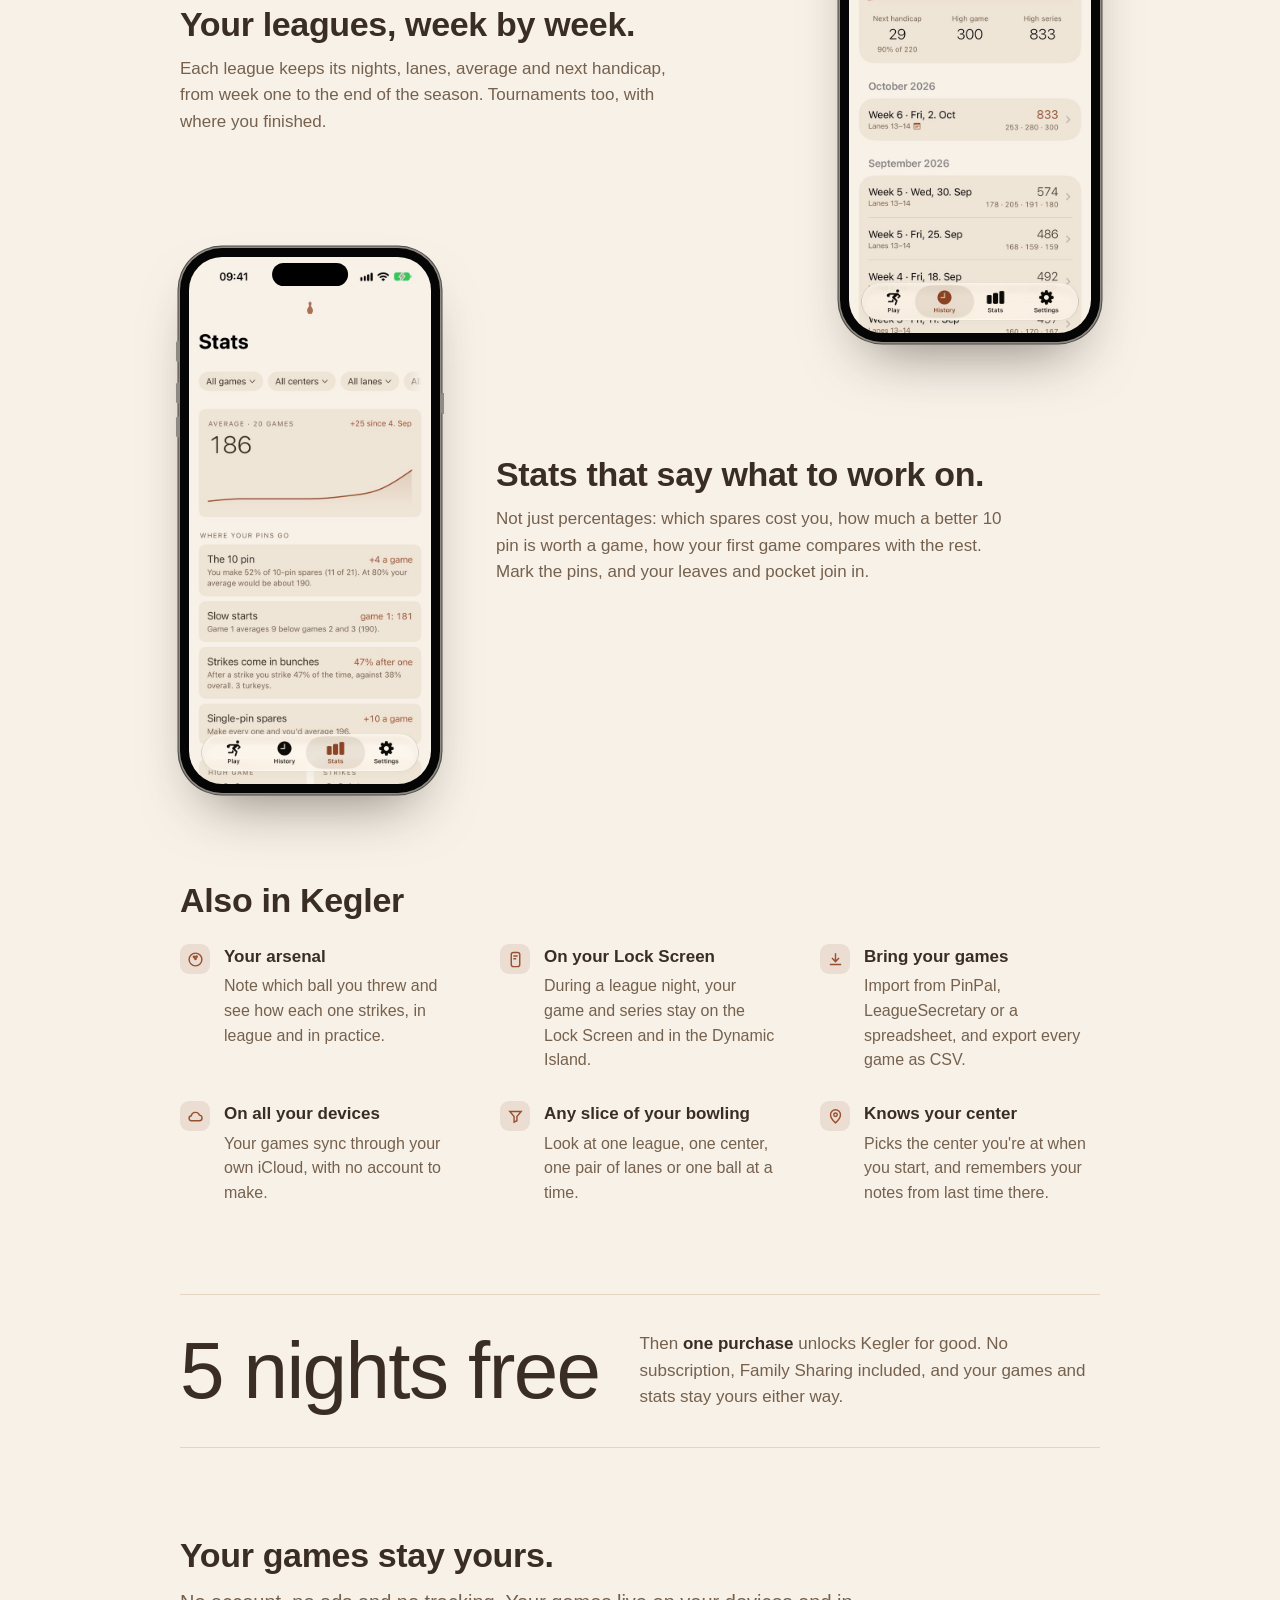
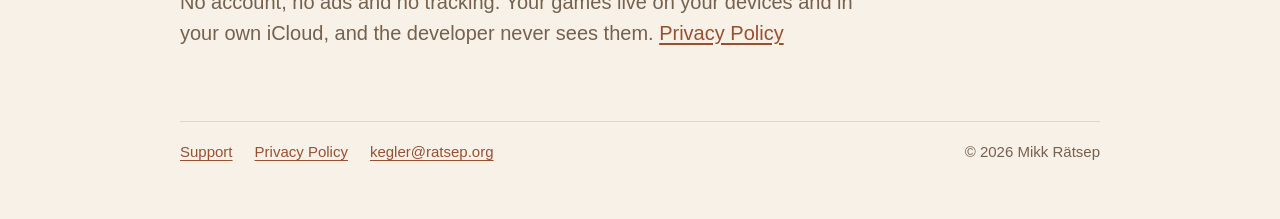
==== commit 34c650cc: "keep fallen pins round in safari, show the finger clearly and version the stylesheet" ====
--- a/index.html
+++ b/index.html
@@ -8,7 +8,7 @@
 <meta name="color-scheme" content="light dark">
 <link rel="icon" href="favicon.png">
 <link rel="apple-touch-icon" href="icon.png">
-<link rel="stylesheet" href="style.css">
+<link rel="stylesheet" href="style.css?v=2">
 <script>document.documentElement.classList.add('js');</script>
 </head>
 <body>
--- a/style.css
+++ b/style.css
@@ -260,8 +260,8 @@
   --pin-hole: #F7F1E8;
   --pin-down: #DCCDB8;
   --pin-number: #9C8B78;
-  --touch: rgba(58, 46, 36, 0.2);
-  --touch-ring: rgba(58, 46, 36, 0.1);
+  --touch: rgba(58, 46, 36, 0.3);
+  --touch-ring: rgba(58, 46, 36, 0.14);
   --record: #985030;
   position: absolute;
   inset: var(--frame);
@@ -279,8 +279,8 @@
     --pin-hole: #1E1914;
     --pin-down: #3A2F25;
     --pin-number: #8A7864;
-    --touch: rgba(255, 248, 238, 0.28);
-    --touch-ring: rgba(255, 248, 238, 0.12);
+    --touch: rgba(255, 248, 238, 0.45);
+    --touch-ring: rgba(255, 248, 238, 0.2);
     --record: #B05C3C;
   }
 }
@@ -294,7 +294,8 @@
   left: var(--x);
   top: var(--y);
   width: 14cqw;
-  aspect-ratio: 1;
+  /* Height given, not an aspect ratio: Safari stretches a grid by its text past the ratio. */
+  height: 14cqw;
   translate: -50% -50%;
   border-radius: 50%;
   background: var(--pin-hole);
@@ -367,7 +368,7 @@
   left: 0;
   top: 0;
   width: 13cqw;
-  aspect-ratio: 1;
+  height: 13cqw;
   border-radius: 50%;
   background: radial-gradient(circle, var(--touch) 0 60%, var(--touch-ring) 61% 100%);
   transform: translate(var(--px, 0px), var(--py, 0px)) translate(-50%, -50%);
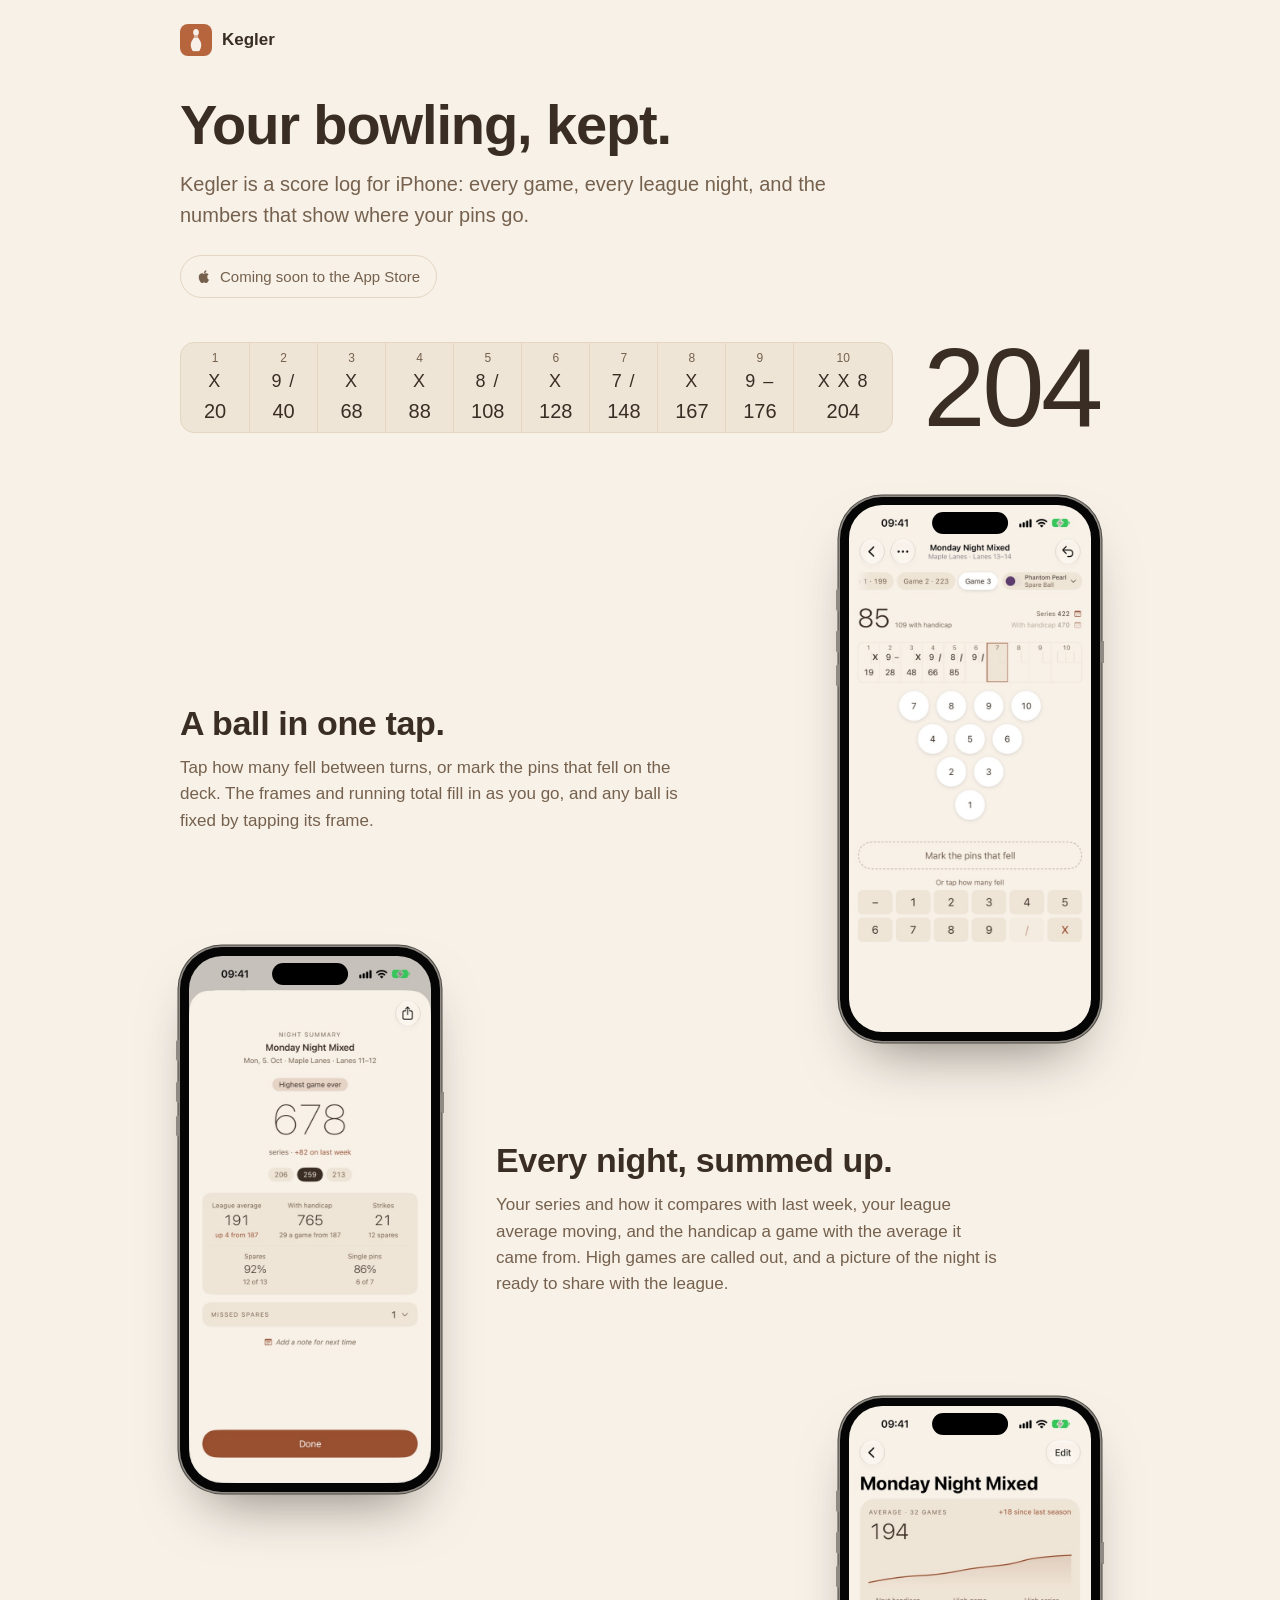
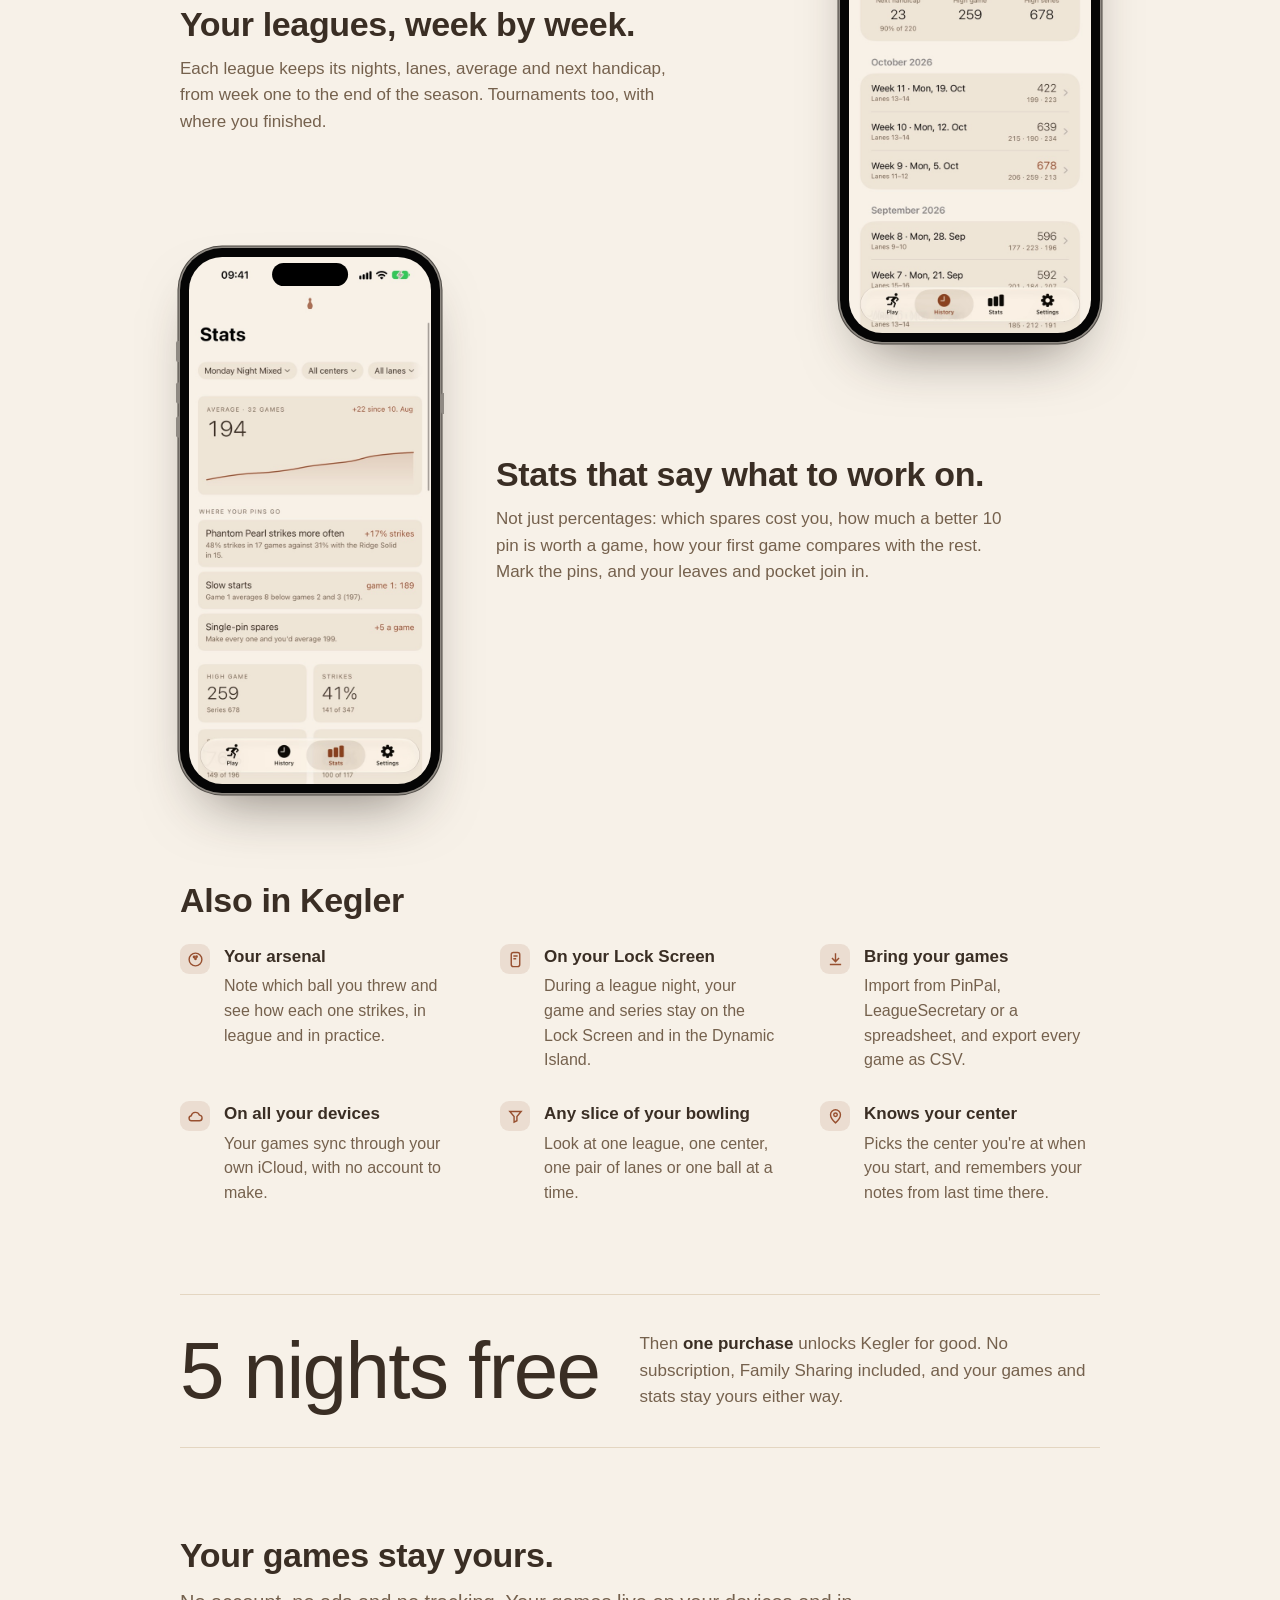
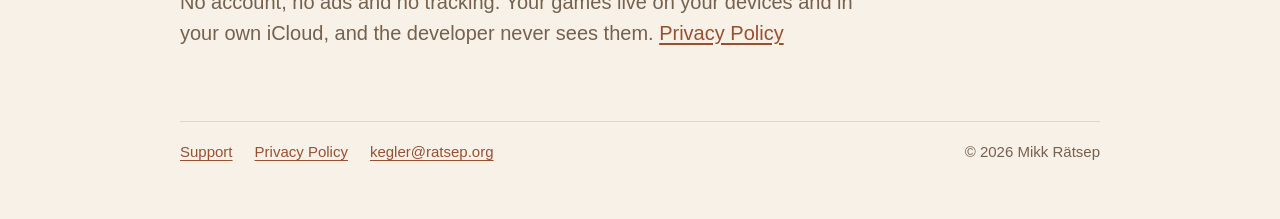
==== commit 0f3aef6a: "show the demo season's screens and fit the sweep to them" ====
--- a/index.html
+++ b/index.html
@@ -8,7 +8,7 @@
 <meta name="color-scheme" content="light dark">
 <link rel="icon" href="favicon.png">
 <link rel="apple-touch-icon" href="icon.png">
-<link rel="stylesheet" href="style.css?v=2">
+<link rel="stylesheet" href="style.css?v=4">
 <script>document.documentElement.classList.add('js');</script>
 </head>
 <body>
@@ -49,14 +49,14 @@
       <source srcset="images/entry-dark.jpg" media="(prefers-color-scheme: dark)">
       <img src="images/entry-light.jpg" width="598" height="1300" alt="Entering a ball on the pin deck during a league game">
       <span class="swipe" aria-hidden="true">
-        <span class="down" data-pin="1" style="--x:50%;--y:62.24%;--tilt:-9deg"><b>1</b></span>
-        <span class="down" data-pin="2" style="--x:41.54%;--y:55.34%;--tilt:7deg"><b>2</b></span>
-        <span class="down" data-pin="3" style="--x:58.46%;--y:55.34%;--tilt:-6deg"><b>3</b></span>
-        <span class="down" data-pin="4" style="--x:33.08%;--y:48.55%;--tilt:10deg"><b>4</b></span>
-        <span class="down" data-pin="5" style="--x:50%;--y:48.55%;--tilt:-11deg"><b>5</b></span>
-        <span class="down" data-pin="6" style="--x:67%;--y:48.55%;--tilt:5deg"><b>6</b></span>
-        <span class="down" data-pin="8" style="--x:41.54%;--y:41.65%;--tilt:-8deg"><b>8</b></span>
-        <span class="down" data-pin="9" style="--x:58.46%;--y:41.65%;--tilt:9deg"><b>9</b></span>
+        <span class="down" data-pin="1" style="--x:50%;--y:56.97%;--tilt:-9deg"><b>1</b></span>
+        <span class="down" data-pin="2" style="--x:42.27%;--y:50.7%;--tilt:7deg"><b>2</b></span>
+        <span class="down" data-pin="3" style="--x:57.73%;--y:50.7%;--tilt:-6deg"><b>3</b></span>
+        <span class="down" data-pin="4" style="--x:34.55%;--y:44.28%;--tilt:10deg"><b>4</b></span>
+        <span class="down" data-pin="5" style="--x:50%;--y:44.28%;--tilt:-11deg"><b>5</b></span>
+        <span class="down" data-pin="6" style="--x:65.45%;--y:44.28%;--tilt:5deg"><b>6</b></span>
+        <span class="down" data-pin="8" style="--x:42.27%;--y:38.15%;--tilt:-8deg"><b>8</b></span>
+        <span class="down" data-pin="9" style="--x:57.73%;--y:38.15%;--tilt:9deg"><b>9</b></span>
         <span class="hint">Leaves 7-10 <i>Split</i></span>
         <span class="record">8 pins down</span>
         <span class="finger"></span>
--- a/style.css
+++ b/style.css
@@ -293,9 +293,9 @@
   position: absolute;
   left: var(--x);
   top: var(--y);
-  width: 14cqw;
+  width: 13cqw;
   /* Height given, not an aspect ratio: Safari stretches a grid by its text past the ratio. */
-  height: 14cqw;
+  height: 13cqw;
   translate: -50% -50%;
   border-radius: 50%;
   background: var(--pin-hole);
@@ -326,7 +326,7 @@
   position: absolute;
   left: 0;
   right: 0;
-  top: 68.6%;
+  top: 61.85%;
   translate: 0 -50%;
   text-align: center;
   font-size: 3.2cqw;
@@ -346,10 +346,10 @@
 
 .swipe .record {
   position: absolute;
-  left: 4cqw;
-  right: 4cqw;
-  top: 74.83%;
-  height: 5.6cqh;
+  left: 3.8cqw;
+  right: 3.8cqw;
+  top: 66.55%;
+  height: 5.1cqh;
   translate: 0 -50%;
   border-radius: 999px;
   background: var(--record);
@@ -367,8 +367,8 @@
   position: absolute;
   left: 0;
   top: 0;
-  width: 13cqw;
-  height: 13cqw;
+  width: 11.5cqw;
+  height: 11.5cqw;
   border-radius: 50%;
   background: radial-gradient(circle, var(--touch) 0 60%, var(--touch-ring) 61% 100%);
   transform: translate(var(--px, 0px), var(--py, 0px)) translate(-50%, -50%);
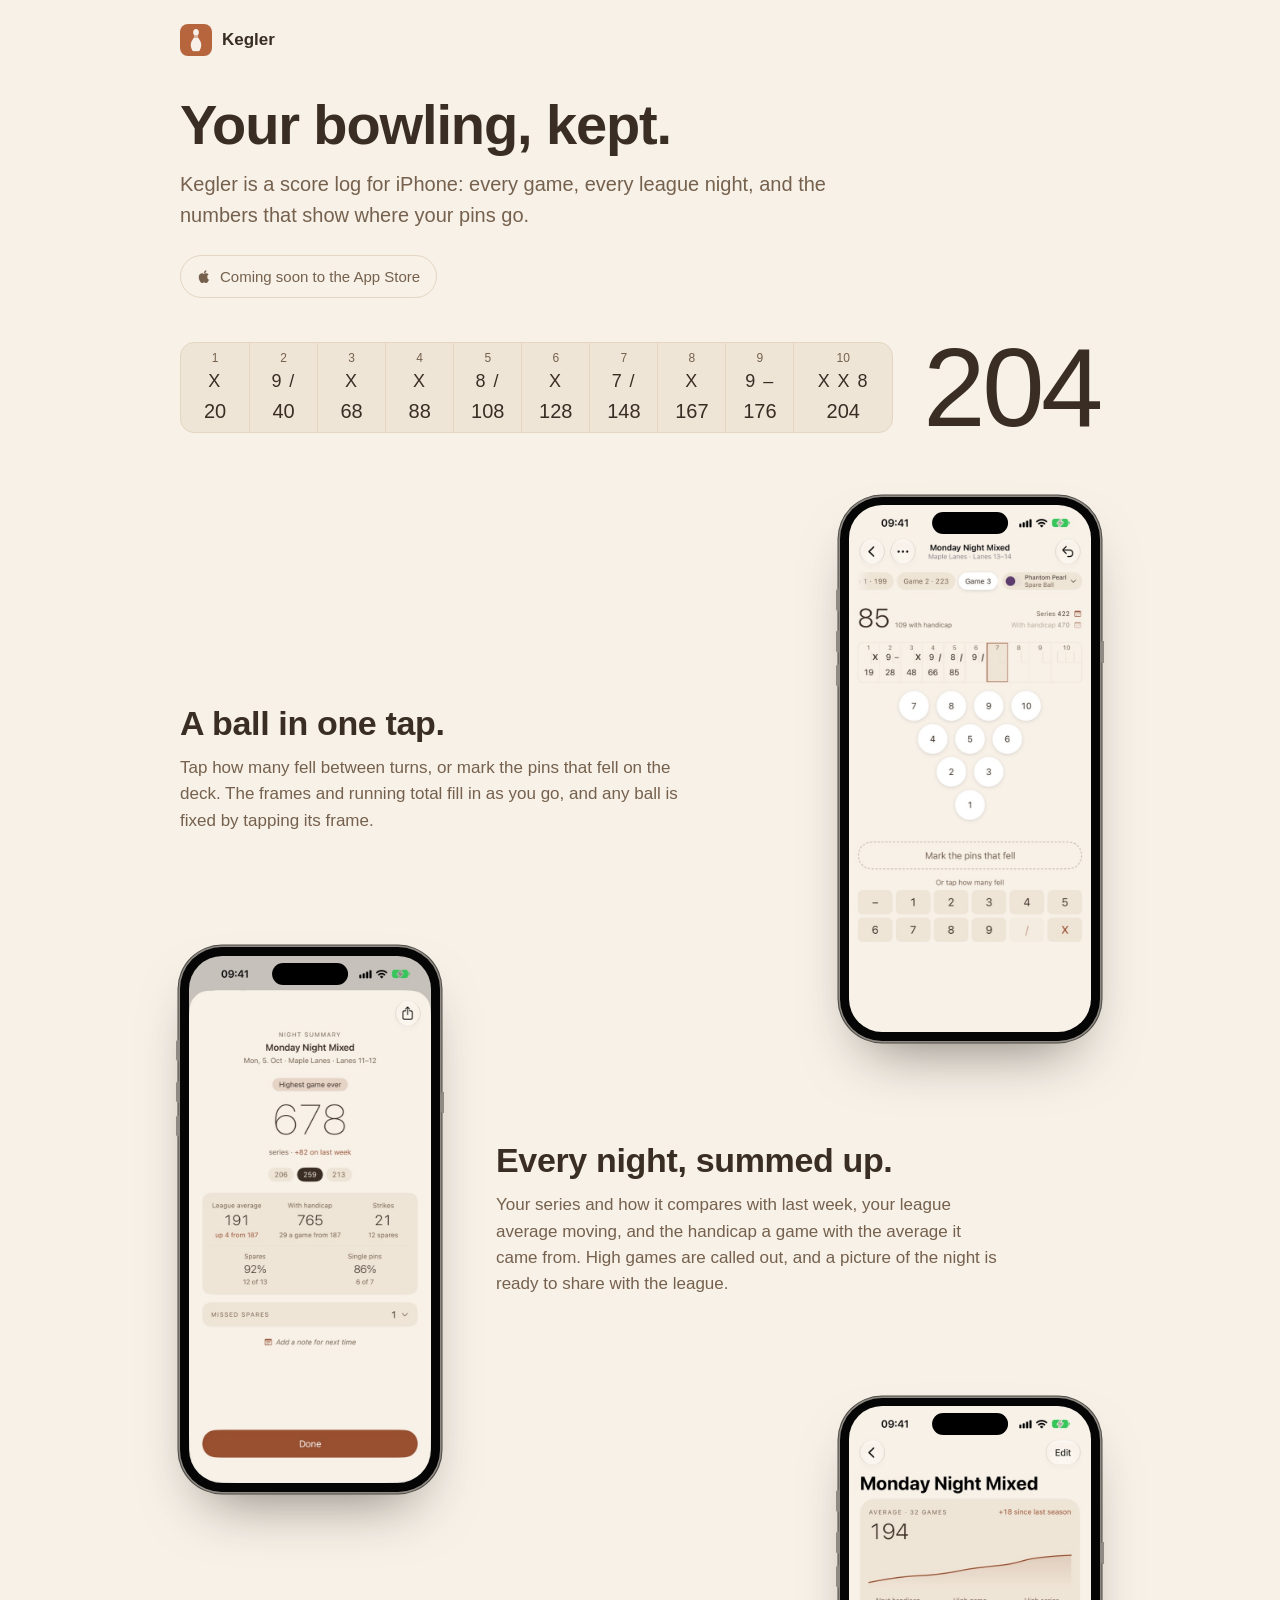
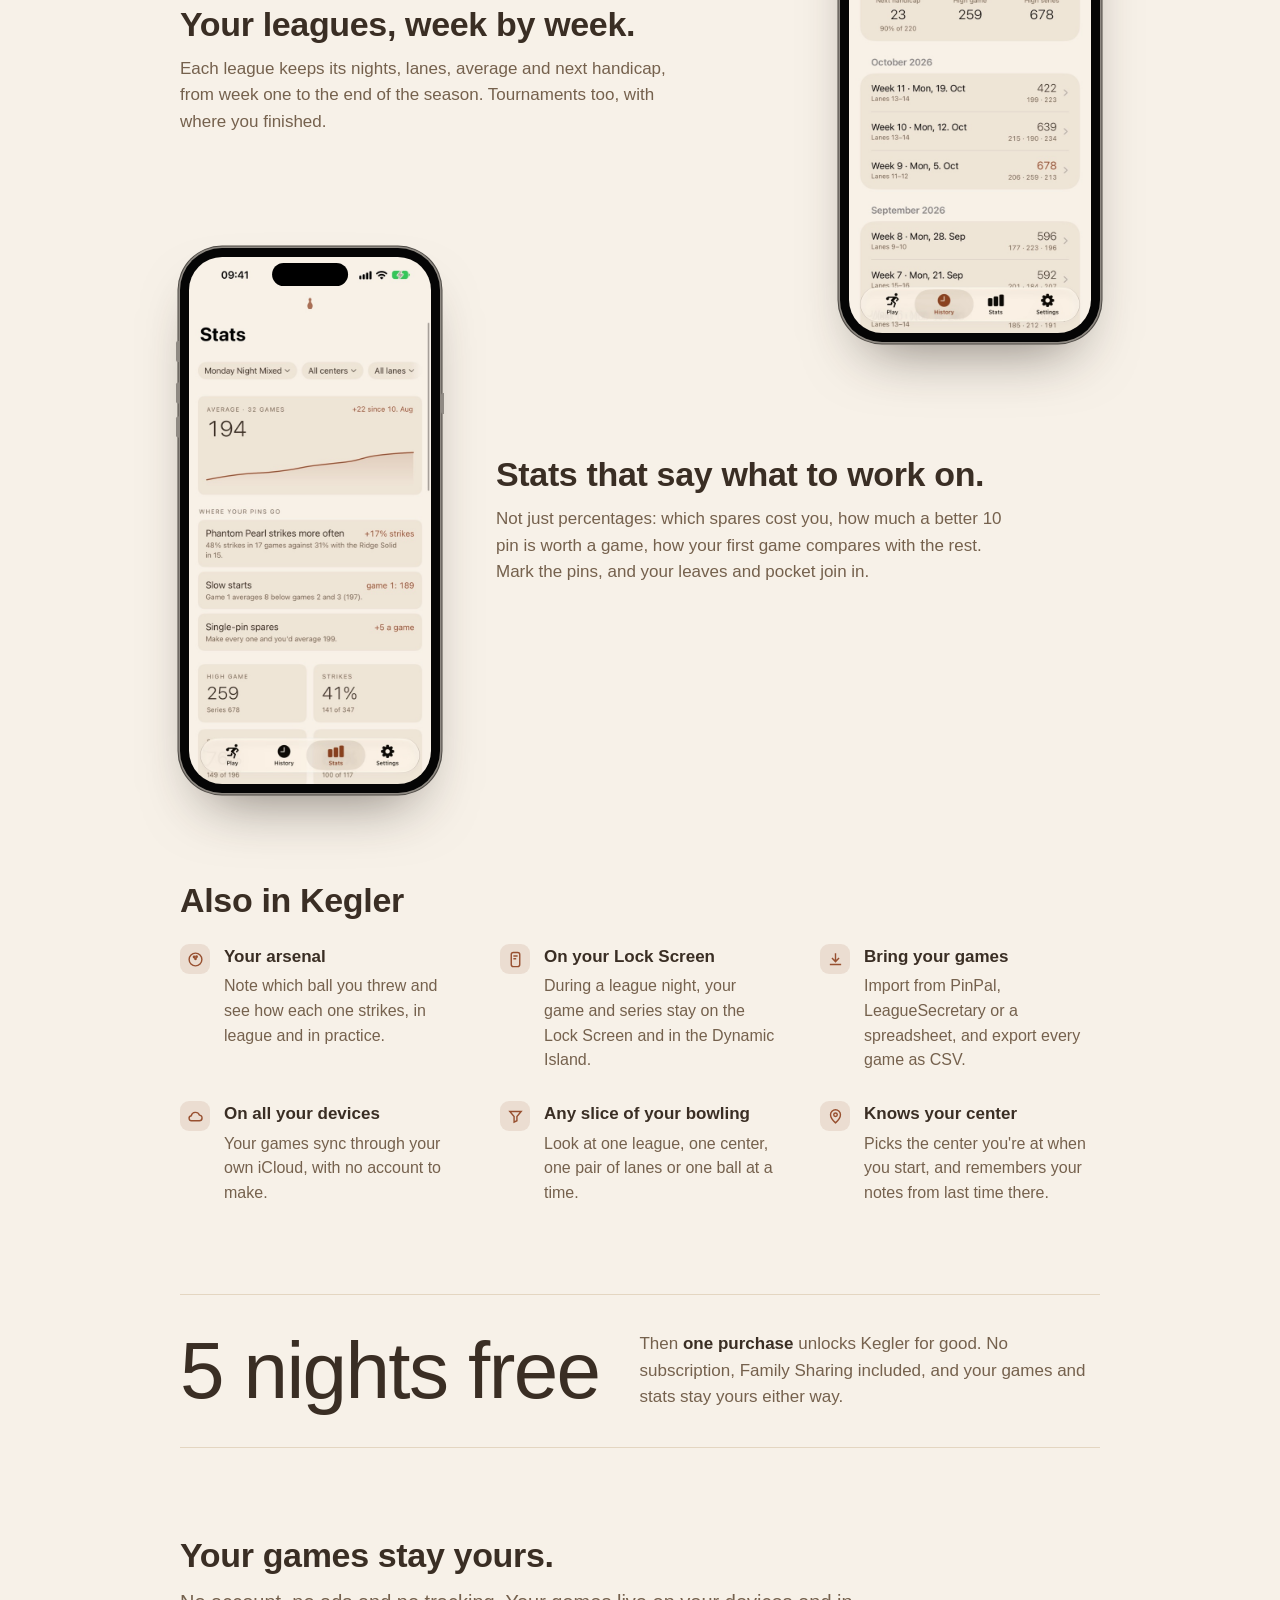
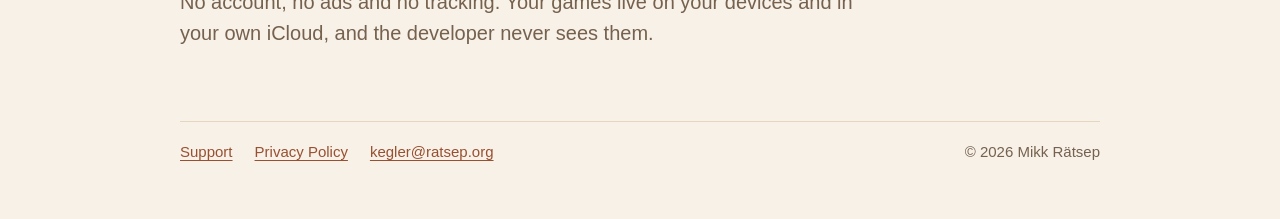
==== commit 60d45f6c: "leave the privacy policy link to the footer" ====
--- a/index.html
+++ b/index.html
@@ -136,7 +136,7 @@
 
   <section class="block">
     <h2>Your games stay yours.</h2>
-    <p class="lead">No account, no ads and no tracking. Your games live on your devices and in your own iCloud, and the developer never sees them. <a href="privacy/">Privacy Policy</a></p>
+    <p class="lead">No account, no ads and no tracking. Your games live on your devices and in your own iCloud, and the developer never sees them.</p>
   </section>
 
   <footer>
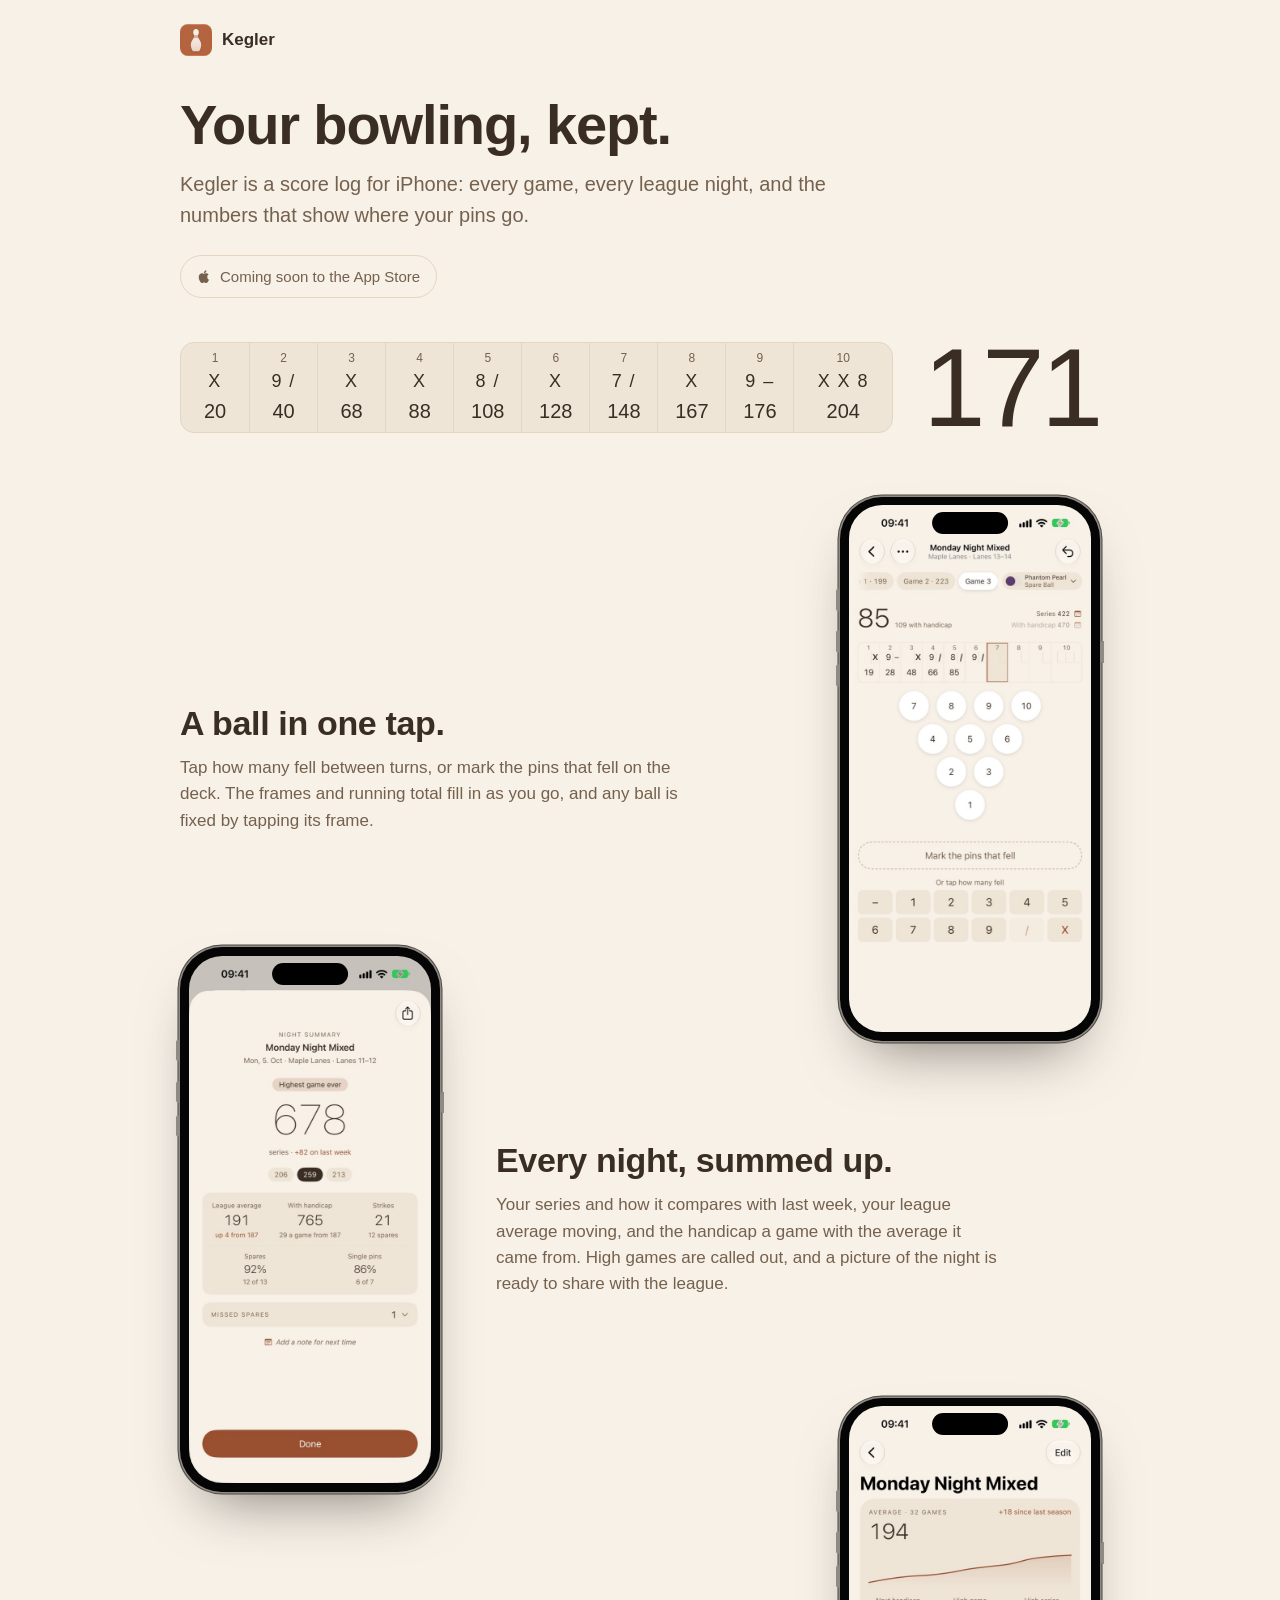
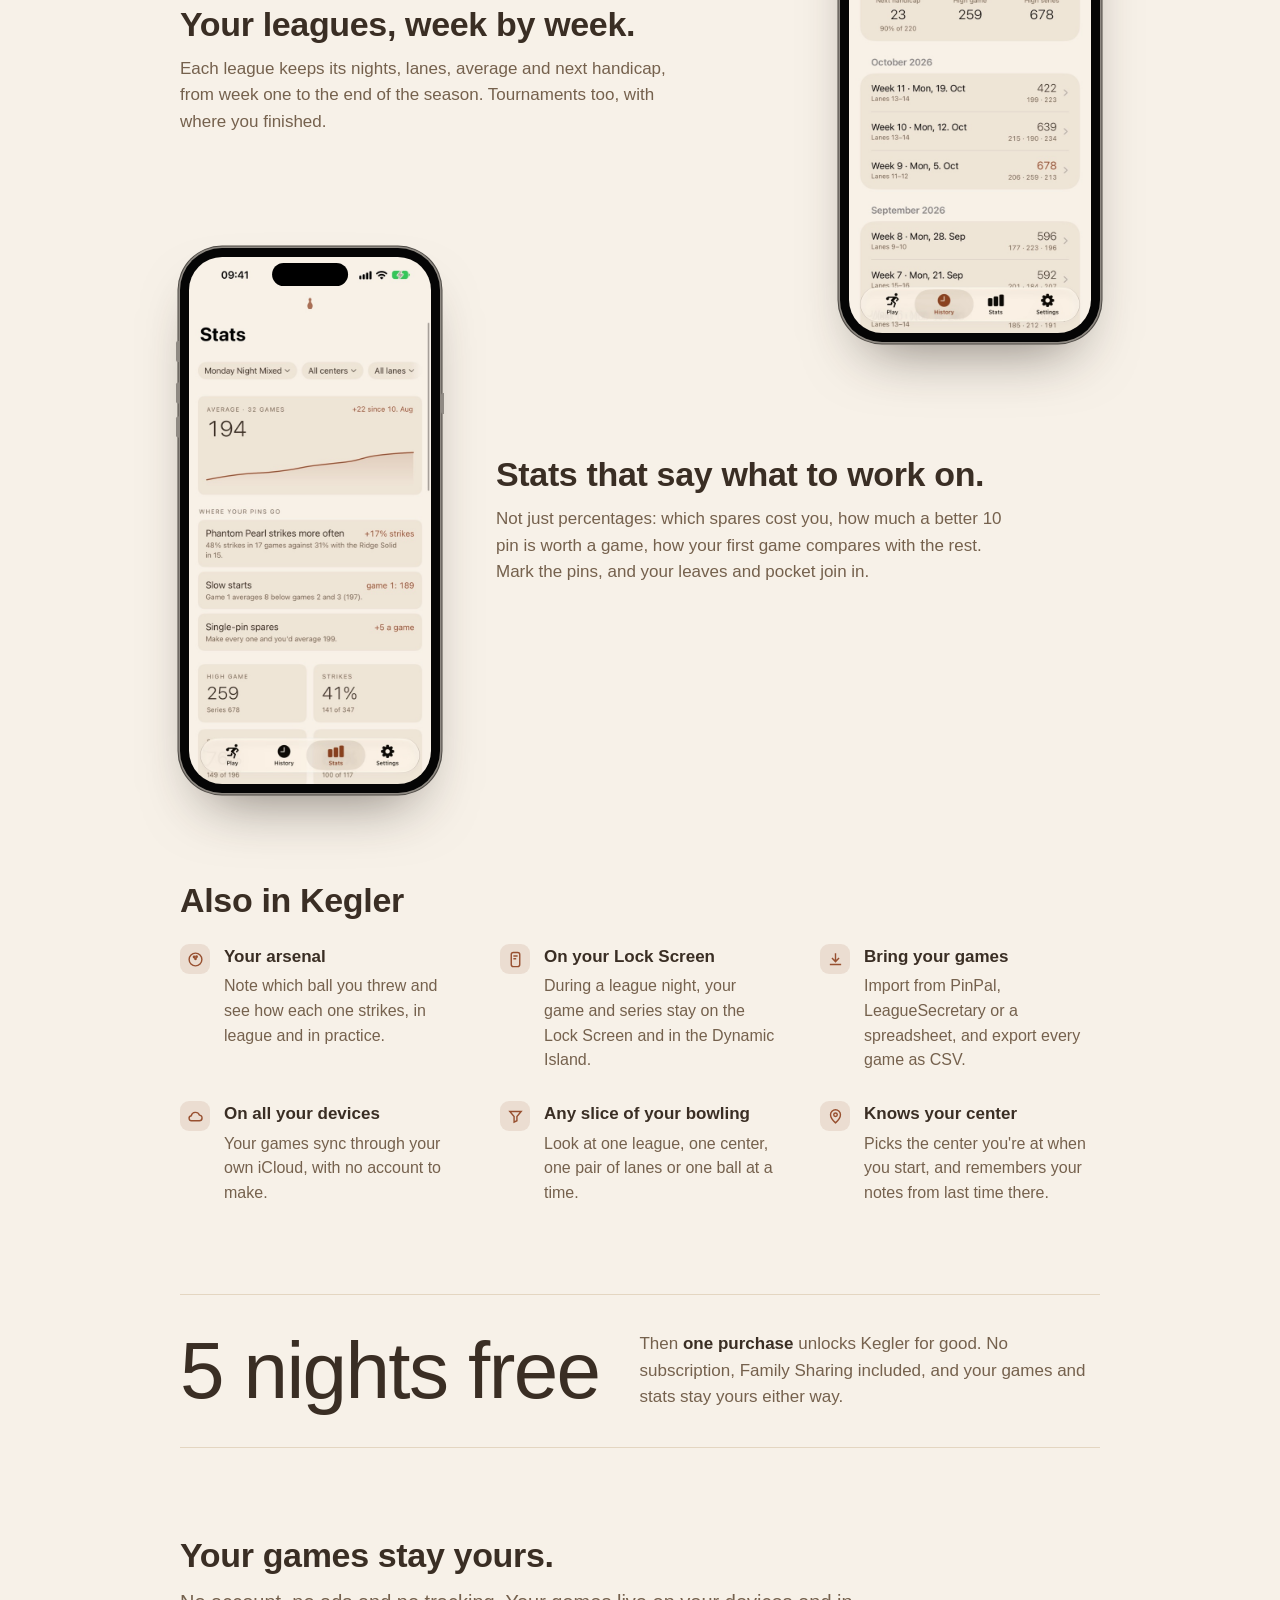
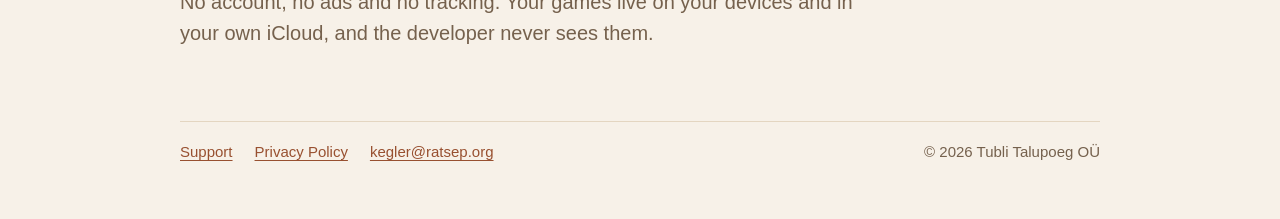
==== commit e27ecd5c: "name tubli talupoeg oü as the maker" ====
--- a/index.html
+++ b/index.html
@@ -143,7 +143,7 @@
     <a href="support/">Support</a>
     <a href="privacy/">Privacy Policy</a>
     <a href="mailto:kegler@ratsep.org">kegler@ratsep.org</a>
-    <span class="muted">© 2026 Mikk Rätsep</span>
+    <span class="muted">© 2026 Tubli Talupoeg OÜ</span>
   </footer>
 </main>
 <script>
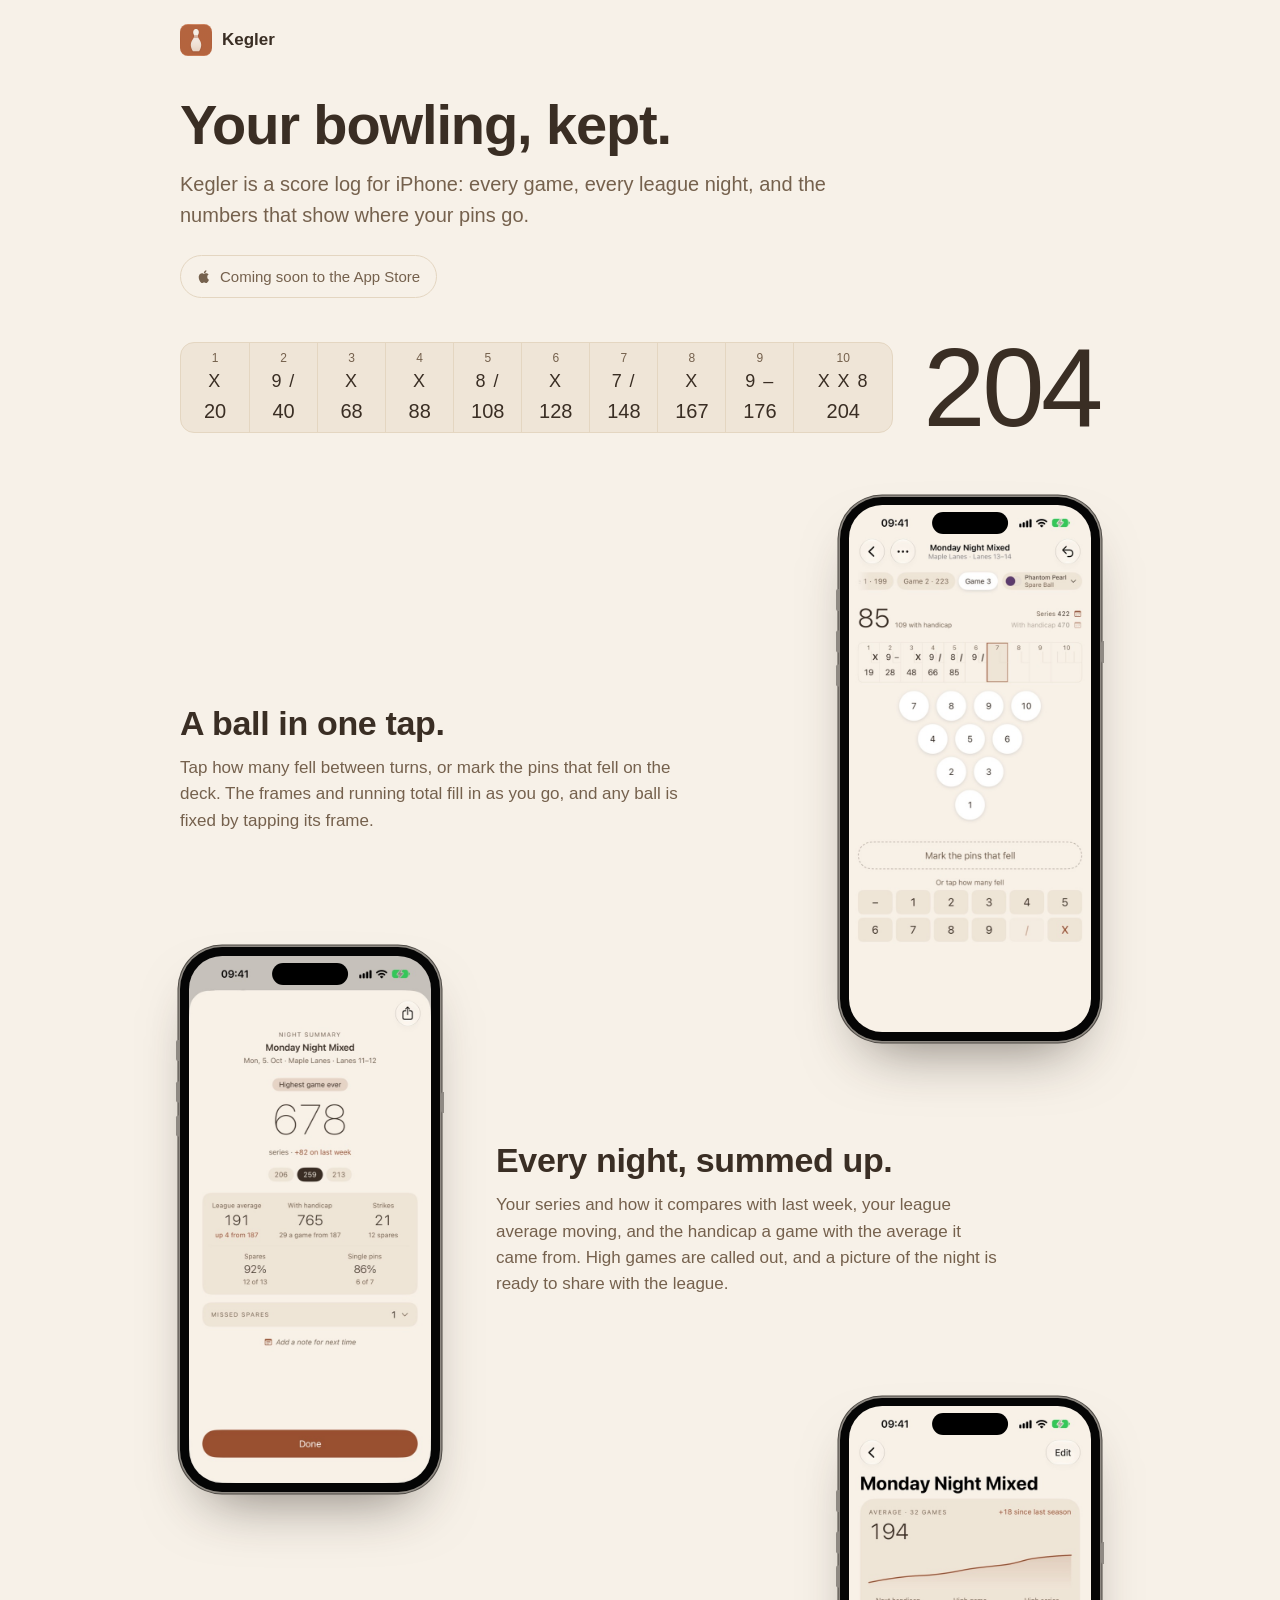
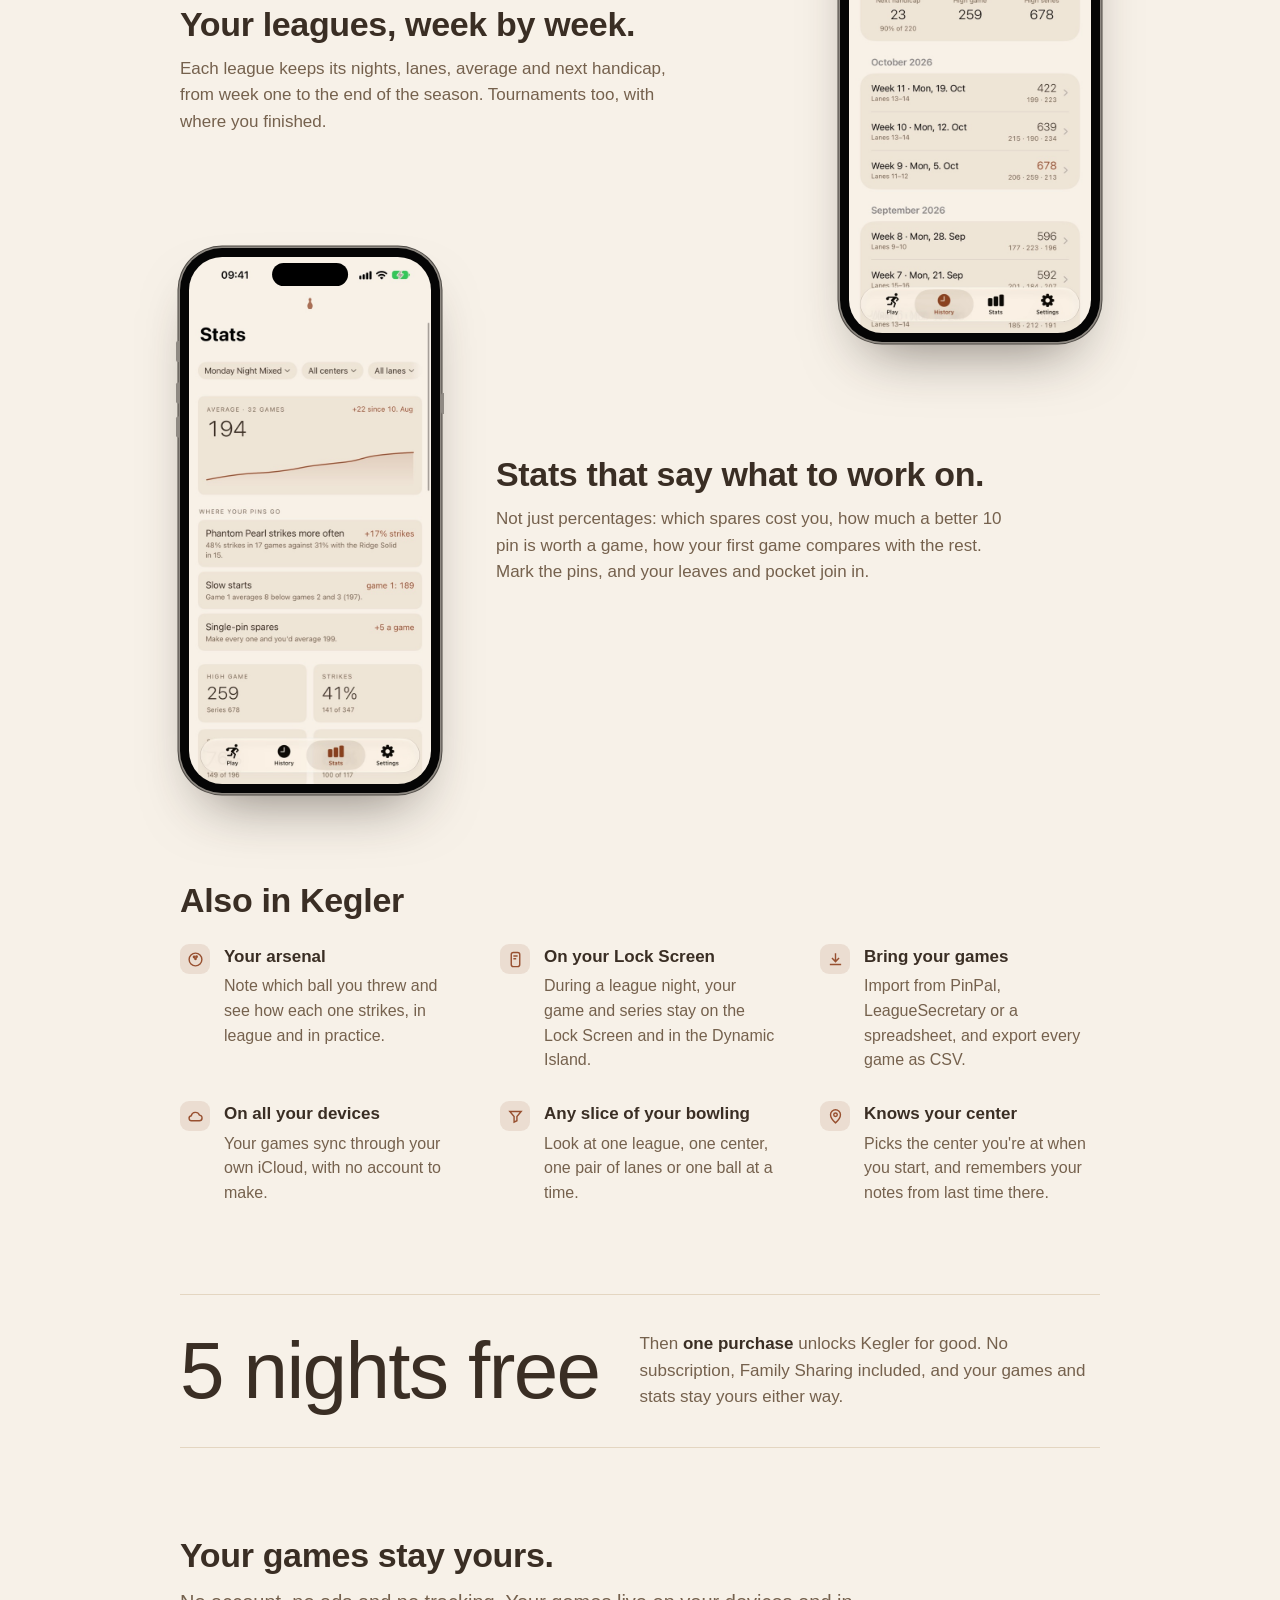
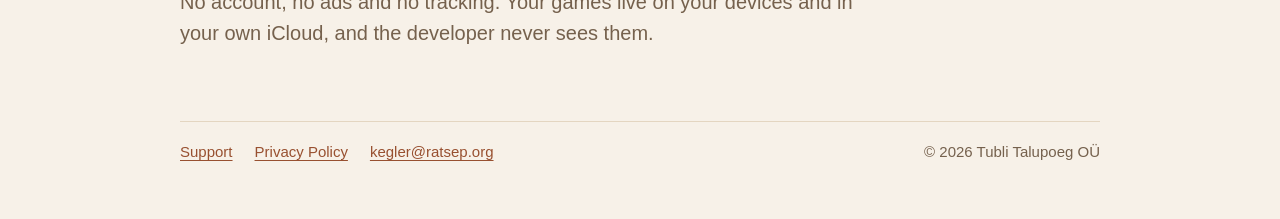
==== commit 7e4afca8: "add a link preview image" ====
--- a/index.html
+++ b/index.html
@@ -5,6 +5,14 @@
 <meta name="viewport" content="width=device-width, initial-scale=1">
 <title>Kegler: Bowling Score Log</title>
 <meta name="description" content="Kegler keeps your bowling games, league nights and stats on your iPhone. Five nights free, then one purchase. No subscription.">
+<meta property="og:title" content="Kegler: Bowling Score Log">
+<meta property="og:description" content="Kegler keeps your bowling games, league nights and stats on your iPhone. Five nights free, then one purchase. No subscription.">
+<meta property="og:type" content="website">
+<meta property="og:url" content="https://kegler.ratsep.org/">
+<meta property="og:image" content="https://kegler.ratsep.org/og.png">
+<meta property="og:image:width" content="1200">
+<meta property="og:image:height" content="630">
+<meta name="twitter:card" content="summary_large_image">
 <meta name="color-scheme" content="light dark">
 <link rel="icon" href="favicon.png">
 <link rel="apple-touch-icon" href="icon.png">
